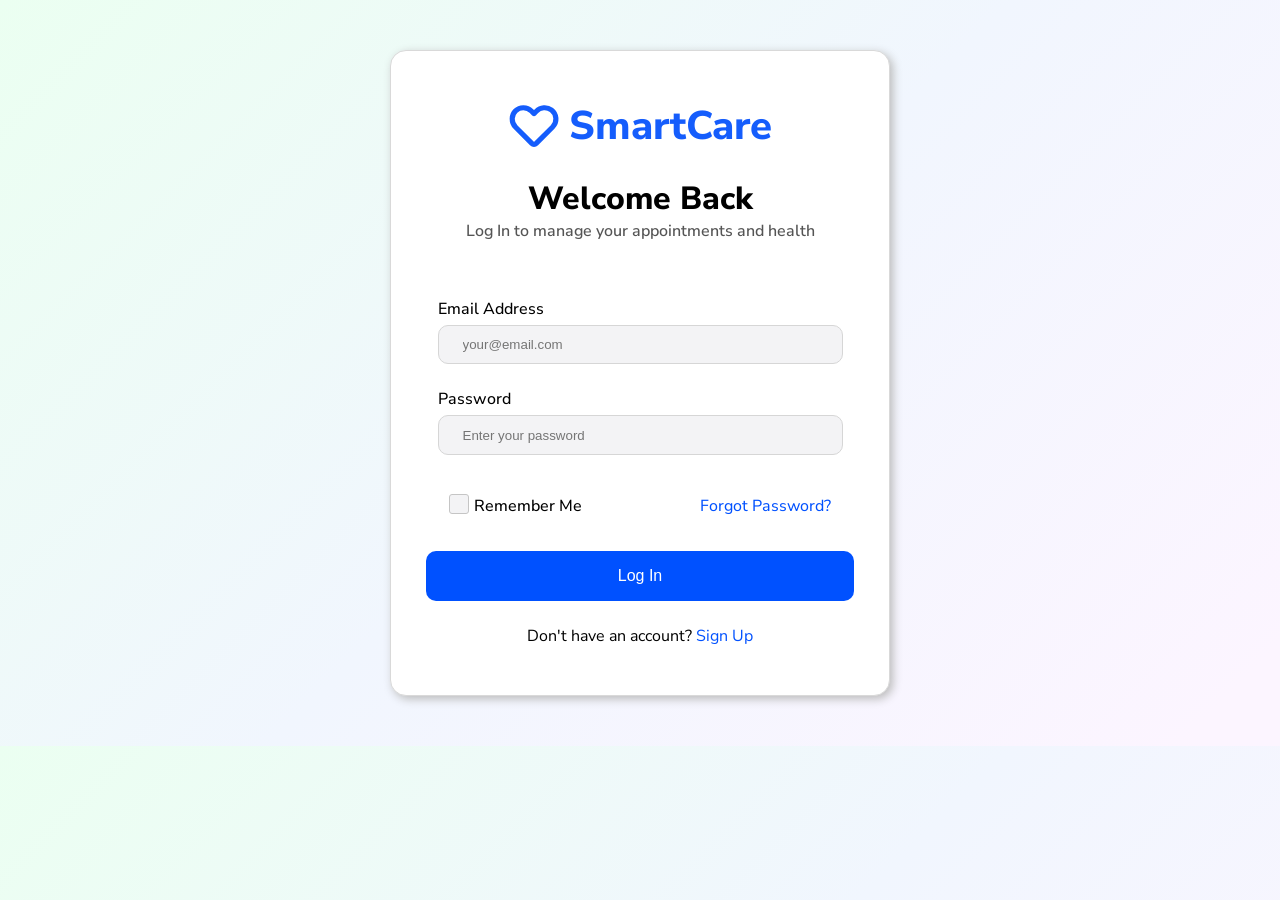
==== HTML/adminDashboard.html @ e8ac10be "Add doctor dashboard, Admin Dashboard" ====
<!DOCTYPE html>
<html lang="en">
<head>
    <meta charset="UTF-8">
    <meta name="viewport" content="width=device-width, initial-scale=1.0">
    <title>Admin Dashboard | SmartCare</title>
    <link rel="stylesheet" href="../CSS/admin.css">
    <link rel="preconnect" href="https://fonts.googleapis.com">
    <link rel="preconnect" href="https://fonts.gstatic.com" crossorigin>
    <link href="https://fonts.googleapis.com/css2?family=Nunito+Sans:wght@400;600;700;800&display=swap" rel="stylesheet">
</head>
<body>
    <div class="main-container">
        <!-- Sidebar Navigation -->
        <aside class="sidebar">
            <div class="sidebar-logo">
                <img src="../Assets/Icons/blue-heart.svg" alt="SmartCare Logo">
                <p>SmartCare</p>
            </div>
            
            <nav class="sidebar-menu">
                <a href="#" class="menu-item" id="menu-dashboard" onclick="showSection('dashboard')">
                    <img src="../Assets/Icons/blue-dashboard.svg" alt="Dashboard">
                    <span>Dashboard</span>
                </a>
                <a href="#" class="menu-item active" id="menu-doctors" onclick="showSection('doctors')">
                    <img src="../Assets/Icons/gray-stethoscope.svg" alt="Doctors">
                    <span>Manage Doctors</span>
                </a>
                <a href="#" class="menu-item" id="menu-appointments" onclick="showSection('appointments')">
                    <img src="../Assets/Icons/gray-calendar.svg" alt="Appointments">
                    <span>Appointments</span>
                </a>
                <a href="#" class="menu-item" id="menu-users" onclick="showSection('users')">
                    <img src="../Assets/Icons/blue-users.svg" alt="Users">
                    <span>Users</span>
                </a>
                <a href="#" class="menu-item" id="menu-slots" onclick="showSection('slots')">
                    <img src="../Assets/Icons/brown-clock.svg" alt="Slot Control" style="filter: grayscale(1); opacity: 0.6;">
                    <span>Slot Control</span>
                </a>
            </nav>

            <div class="logout-container">
                <button class="logout-btn" id="logout-button">
                    <img src="../Assets/Icons/black-logout.svg" alt="Logout" style="width: 18px; filter: invert(30%) sepia(80%) saturate(500%) hue-rotate(340deg);">
                    <span>Logout</span>
                </button>
            </div>
        </aside>

        <!-- Main Content Area -->
        <main class="content-area">
            
            <!-- ===== SECTION: Dashboard ===== -->
            <div id="section-dashboard" class="content-section active">
                <header class="header-section">
                    <h1>Admin Dashboard</h1>
                    <p>Manage your healthcare platform</p>
                </header>

                <!-- Analytics Row -->
                <div class="admin-stats-grid">
                    <!-- Total Doctors -->
                    <div class="metric-card">
                        <div class="metric-icon-box blue">
                            <img src="../Assets/Icons/blue-stethoscope-circle.svg" alt="Doctors" style="width: 24px;">
                        </div>
                        <div>
                            <p class="metric-label">Total Doctors</p>
                            <h3 class="metric-value">0</h3>
                        </div>
                        <p class="metric-trend">--</p>
                    </div>

                    <!-- Total Users -->
                    <div class="metric-card">
                        <div class="metric-icon-box green">
                            <img src="../Assets/Icons/green-users-circle.svg" alt="Users" style="width: 24px;">
                        </div>
                        <div>
                            <p class="metric-label">Total Users</p>
                            <h3 class="metric-value">0</h3>
                        </div>
                        <p class="metric-trend">--</p>
                    </div>

                    <!-- Total Appointments -->
                    <div class="metric-card">
                        <div class="metric-icon-box purple">
                            <img src="../Assets/Icons/purple-calendar-circle.svg" alt="Appointments" style="width: 24px;">
                        </div>
                        <div>
                            <p class="metric-label">Total Appointments</p>
                            <h3 class="metric-value">0</h3>
                        </div>
                        <p class="metric-trend">--</p>
                    </div>

                    <!-- Approval Rate -->
                    <div class="metric-card">
                        <div class="metric-icon-box magenta">
                            <img src="../Assets/Icons/magenta-chart.svg" alt="Rate" style="width: 24px;">
                        </div>
                        <div>
                            <p class="metric-label">Approval Rate</p>
                            <h3 class="metric-value">0%</h3>
                        </div>
                        <p class="metric-trend">--</p>
                    </div>
                </div>

                <!-- Management Grid -->
                <div class="admin-main-grid">
                    <!-- Recent Appointments -->
                    <section class="admin-card">
                        <header class="admin-card-header">
                            <h2>Recent Appointments</h2>
                        </header>
                        <div class="activity-list" id="activity-list-container">
                            <!-- Populated via JS -->
                            <p style="text-align:center; padding: 2rem; color: #64748b;">Loading appointments...</p>
                        </div>
                    </section>

                    <!-- Pending Schedule Approvals -->
                    <section class="admin-card">
                        <header class="admin-card-header">
                            <h2>Schedule Approvals</h2>
                        </header>
                        <div class="approval-list" id="approval-list-container">
                            <!-- Populated via JS -->
                            <p style="text-align:center; padding: 2rem; color: #64748b;">Loading approvals...</p>
                        </div>
                    </section>

                    <!-- Top Performing Doctors -->
                    <section class="admin-card">
                        <header class="admin-card-header">
                            <h2>Top Performing Doctors</h2>
                        </header>
                        <div class="ranking-list">
                            <p style="text-align:center; padding: 2rem; color: #64748b;">No data available.</p>
                        </div>
                    </section>
                </div>
            </div>

            <!-- ===== SECTION: Manage Doctors ===== -->
            <div id="section-doctors" class="content-section active">
                <header class="header-section">
                    <h1>Manage Doctors</h1>
                </header>

                <div class="admin-toolbar">
                    <div class="search-wrapper">
                        <img src="../Assets/Icons/gray-search.svg" alt="Search">
                        <input type="text" placeholder="Search doctors...">
                    </div>
                    <button class="btn-add-doctor">
                        <img src="../Assets/Icons/white-plus.svg" alt="Add" style="width: 14px;">
                        Add Doctor
                    </button>
                </div>

                <div class="admin-stats-grid">
                    <div class="metric-card">
                        <div style="display: flex; justify-content: space-between; align-items: flex-start;">
                            <div>
                                <p class="metric-label">Total Doctors</p>
                                <h3 class="metric-value">0</h3>
                            </div>
                            <img src="../Assets/Icons/gray-stethoscope-gear.svg" alt="Icon" style="width: 24px; opacity: 0.5;">
                        </div>
                    </div>
                    <div class="metric-card active-stat">
                        <div style="display: flex; justify-content: space-between; align-items: flex-start;">
                            <div>
                                <p class="metric-label">Active Doctors</p>
                                <h3 class="metric-value" style="color: var(--success-green);">0</h3>
                            </div>
                            <img src="../Assets/Icons/gray-stethoscope-gear.svg" alt="Icon" style="width: 24px; filter: invert(48%) sepia(79%) saturate(2476%) hue-rotate(86deg) brightness(118%) contrast(119%);">
                        </div>
                    </div>
                    <div class="metric-card">
                        <div style="display: flex; justify-content: space-between; align-items: flex-start;">
                            <div>
                                <p class="metric-label">Inactive Doctors</p>
                                <h3 class="metric-value">0</h3>
                            </div>
                            <img src="../Assets/Icons/gray-stethoscope-gear.svg" alt="Icon" style="width: 24px; opacity: 0.5;">
                        </div>
                    </div>
                </div>

                <div class="manage-table-container">
                    <div class="admin-card-header">
                        <h2 id="doctors-count-label" style="font-size: 1.1rem;">All Doctors</h2>
                    </div>
                    <table class="manage-table">
                        <thead>
                            <tr>
                                <th>Doctor</th>
                                <th>Specialization</th>
                                <th>Experience</th>
                                <th>Status</th>
                                <th>Actions</th>
                            </tr>
                        </thead>
                        <tbody id="doctors-table-body">
                            <!-- Dynamic Doctors -->
                        </tbody>
                    </table>
                </div>
            </div>

            <!-- ===== SECTION: Appointments ===== -->
            <div id="section-appointments" class="content-section">
                <header class="header-section">
                    <h1>Appointment Management</h1>
                </header>

                <div class="admin-stats-grid">
                    <div class="metric-card">
                        <p class="metric-label">Total</p>
                        <h3 class="metric-value appt-stat" id="stat-total-appts">0</h3>
                    </div>
                    <div class="metric-card confirmed-stat">
                        <p class="metric-label">Confirmed</p>
                        <h3 class="metric-value appt-stat" id="stat-confirmed-appts">0</h3>
                    </div>
                    <div class="metric-card completed-stat">
                        <p class="metric-label">Completed</p>
                        <h3 class="metric-value appt-stat" id="stat-completed-appts">0</h3>
                    </div>
                    <div class="metric-card cancelled-stat">
                        <p class="metric-label">Cancelled</p>
                        <h3 class="metric-value appt-stat" id="stat-cancelled-appts">0</h3>
                    </div>
                </div>

                <div class="manage-table-container">
                    <div class="admin-card-header">
                        <h2 id="appts-count-label" style="font-size: 1.1rem;">All Appointments</h2>
                    </div>
                    <table class="manage-table">
                        <thead>
                            <tr>
                                <th>Patient</th>
                                <th>Doctor</th>
                                <th>Date & Time</th>
                                <th>Status</th>
                                <th>Actions</th>
                            </tr>
                        </thead>
                        <tbody id="appointments-table-body">
                            <!-- Dynamic Appointments -->
                        </tbody>
                    </table>
                </div>
            </div>

            <!-- ===== SECTION: Slot Control ===== -->
            <div id="section-slots" class="content-section">
                <header class="header-section">
                    <h1>Slot Control</h1>
                    <p>Manage individual time slots for any doctor</p>
                </header>

                <div class="admin-toolbar" style="margin-bottom: 2rem;">
                    <div class="dr-selection-box" style="display: flex; gap: 20px; align-items: center;">
                        <div class="form-group" style="margin-bottom:0;">
                            <label style="display:block; font-size:0.8rem; margin-bottom:4px; font-weight:700;">Select Doctor</label>
                            <select id="slot-dr-select" class="custom-select" style="padding: 10px; border-radius: 8px; border: 1px solid #e2e8f0; width: 250px;">
                                <!-- Populated by JS -->
                            </select>
                        </div>
                        <div class="form-group" style="margin-bottom:0;">
                            <label style="display:block; font-size:0.8rem; margin-bottom:4px; font-weight:700;">Date</label>
                            <input type="date" id="slot-date-picker" style="padding: 10px; border-radius: 8px; border: 1px solid #e2e8f0;">
                        </div>
                    </div>
                </div>

                <div class="slots-container-admin" style="display: grid; grid-template-columns: repeat(auto-fill, minmax(200px, 1fr)); gap: 20px;">
                    <!-- Populated by JS -->
                </div>
            </div>

            <div id="section-users" class="content-section">
                <h1>Manage Users</h1>
                <p>User management and role assignment is coming soon.</p>
            </div>

        </main>
    </div>

    <!-- Add Doctor Modal -->
    <div id="add-doctor-modal" class="modal">
        <div class="modal-content">
            <span class="close-modal">&times;</span>
            <div class="modal-header">
                <h2>Add New Doctor</h2>
                <p>Register a new medical professional</p>
            </div>
            <form id="add-doctor-form" class="modal-form">
                <div class="form-group">
                    <label>Full Name</label>
                    <input type="text" name="full_name" placeholder="Dr. John Doe" required>
                </div>
                <div class="form-row">
                    <div class="form-group">
                        <label>Email Address</label>
                        <input type="email" name="email" placeholder="john.doe@smartcare.com" required>
                    </div>
                    <div class="form-group">
                        <label>Phone Number</label>
                        <input type="tel" name="phone" placeholder="1234567890" required>
                    </div>
                </div>
                <div class="form-row">
                    <div class="form-group">
                        <label>Password</label>
                        <input type="password" name="password" placeholder="••••••••" required>
                    </div>
                    <div class="form-group">
                        <label>Specialization</label>
                        <input type="text" name="specialization" placeholder="Cardiologist" required>
                    </div>
                </div>
                <div class="form-row">
                    <div class="form-group">
                        <label>Experience (Years)</label>
                        <input type="number" name="experience" placeholder="10" required>
                    </div>
                    <div class="form-group">
                        <label>Consultation Fee ($)</label>
                        <input type="number" name="fee" placeholder="150" required>
                    </div>
                </div>
                <div class="form-group">
                    <label>Medical License No.</label>
                    <input type="text" name="license" placeholder="LIC-123456" required>
                </div>
                <button type="submit" class="btn-submit-modal">Register Doctor</button>
            </form>
        </div>
    </div>

    <!-- Scripts -->
    <script src="../JS/auth.js"></script>
    <script src="../JS/admin_dashboard.js"></script>
</body>
</html>
---- CSS/admin.css ----
/* 
    SmartCare Admin Dashboard Styles 
    Aesthetics: Clean, Professional, Analytics-focused
*/

:root {
    --primary-blue: #155dfc;
    --primary-bg: #f8fafc;
    --card-bg: #ffffff;
    --text-main: #1e293b;
    --text-secondary: #64748b;
    --success-green: #22c55e;
    --border-color: #e2e8f0;
    --sidebar-width: 280px;
    
    /* Admin Specific Colors */
    --admin-purple: #a855f7;
    --admin-green: #22c55e;
    --admin-magenta: #d946ef;
}

*, ::after, ::before {
    margin: 0;
    padding: 0;
    box-sizing: border-box;
}

body {
    font-family: "Nunito Sans", sans-serif;
    background-color: var(--primary-bg);
    color: var(--text-main);
}

.main-container {
    display: flex;
    min-height: 100vh;
}

/* Sidebar Styling (Consistent with Doctor Dashboard) */
.sidebar {
    width: var(--sidebar-width);
    background-color: white;
    border-right: 1px solid var(--border-color);
    position: fixed;
    height: 100vh;
    display: flex;
    flex-direction: column;
    z-index: 100;
}

.sidebar-logo {
    padding: 2rem 1.5rem;
    display: flex;
    align-items: center;
    gap: 12px;
}

.sidebar-logo img { width: 32px; }

.sidebar-logo p {
    font-weight: 800;
    font-size: 1.4rem;
    color: var(--primary-blue);
}

.sidebar-menu {
    flex: 1;
    padding: 1.5rem 1rem;
    display: flex;
    flex-direction: column;
    gap: 8px;
}

.menu-item {
    display: flex;
    align-items: center;
    gap: 12px;
    padding: 0.8rem 1rem;
    text-decoration: none;
    color: var(--text-secondary);
    font-weight: 600;
    border-radius: 12px;
    transition: all 0.2s ease;
}

.menu-item:hover, .menu-item.active {
    background-color: #eff6ff;
    color: var(--primary-blue);
}

.menu-item img {
    width: 20px;
    opacity: 0.7;
}

.logout-container {
    padding: 1.5rem 1rem;
    border-top: 1px solid var(--border-color);
}

.logout-btn {
    width: 100%;
    display: flex;
    align-items: center;
    gap: 12px;
    padding: 0.8rem 1rem;
    background: none;
    border: 1px solid var(--border-color);
    border-radius: 10px;
    color: #ef4444;
    font-weight: 600;
    cursor: pointer;
}

/* Main Content Area */
.content-area {
    margin-left: var(--sidebar-width);
    flex: 1;
    padding: 2.5rem;
}

.header-section {
    margin-bottom: 2.5rem;
}

.header-section h1 {
    font-size: 1.8rem;
    font-weight: 800;
    margin-bottom: 0.5rem;
}

.header-section p { color: var(--text-secondary); }

/* Admin Stats Grid (4 Cards) */
.admin-stats-grid {
    display: grid;
    grid-template-columns: repeat(4, 1fr);
    gap: 1.5rem;
    margin-bottom: 2.5rem;
}

.metric-card {
    background: white;
    padding: 1.5rem;
    border-radius: 20px;
    border: 1px solid var(--border-color);
    display: flex;
    flex-direction: column;
    gap: 1.5rem;
}

.metric-icon-box {
    width: 48px;
    height: 48px;
    border-radius: 12px;
    display: flex;
    align-items: center;
    justify-content: center;
}

.metric-icon-box.blue { background-color: #eff6ff; }
.metric-icon-box.green { background-color: #f0fdf4; }
.metric-icon-box.purple { background-color: #faf5ff; }
.metric-icon-box.magenta { background-color: #fdf4ff; }

.metric-label {
    font-size: 0.85rem;
    font-weight: 600;
    color: var(--text-secondary);
}

.metric-value {
    font-size: 1.75rem;
    font-weight: 800;
    margin-top: 4px;
}

.metric-trend {
    font-size: 0.8rem;
    font-weight: 700;
    color: var(--success-green);
    margin-top: 1rem;
}

/* Main Grid (Split 1.5fr 1fr) */
.admin-main-grid {
    display: grid;
    grid-template-columns: 1.5fr 1fr;
    gap: 1.5rem;
}

.admin-card {
    background: white;
    border-radius: 20px;
    border: 1px solid var(--border-color);
    padding: 1.5rem;
}

.admin-card-header {
    margin-bottom: 1.5rem;
}

.admin-card-header h2 {
    font-size: 1.25rem;
    font-weight: 800;
}

/* Activity Feed (Recent Appointments) */
.activity-list {
    display: flex;
    flex-direction: column;
    gap: 1rem;
}

.activity-item {
    display: flex;
    justify-content: space-between;
    align-items: center;
    padding: 1.25rem;
    background-color: #f8fafc;
    border-radius: 15px;
    transition: all 0.2s;
}

.activity-item:hover {
    background-color: #f1f5f9;
}

.activity-info h4 {
    font-size: 1rem;
    font-weight: 800;
}

.activity-info p {
    font-size: 0.8rem;
    color: var(--text-secondary);
}

.activity-info .date { margin-top: 4px; }

.status-pill {
    padding: 4px 12px;
    border-radius: 20px;
    font-size: 0.75rem;
    font-weight: 700;
}

.status-pill.pending { background-color: #fefce8; color: #a16207; }
.status-pill.approved { background-color: #f0fdf4; color: #16a34a; }

/* Ranking Leaderboard (Top Doctors) */
.ranking-list {
    display: flex;
    flex-direction: column;
    gap: 1rem;
}

.rank-item {
    display: flex;
    align-items: center;
    gap: 1rem;
    padding: 1rem;
    background-color: #f8fafc;
    border-radius: 15px;
}

.rank-icon-box {
    width: 40px;
    height: 40px;
    background-color: #eff6ff;
    border-radius: 50%;
    display: flex;
    align-items: center;
    justify-content: center;
}

.rank-text { flex: 1; }

.rank-text h4 {
    font-size: 0.95rem;
    font-weight: 800;
}

.rank-text p {
    font-size: 0.8rem;
    color: var(--text-secondary);
}

.rank-stats {
    text-align: right;
}

.rating-box {
    display: flex;
    align-items: center;
    gap: 4px;
    font-weight: 800;
    font-size: 0.9rem;
    justify-content: flex-end;
}

.patient-count {
    font-size: 0.75rem;
    color: var(--text-secondary);
    margin-top: 2px;
}

/* Animations */
@keyframes fadeIn {
    from { opacity: 0; transform: translateY(10px); }
    to { opacity: 1; transform: translateY(0); }
}

.content-area > * {
    animation: fadeIn 0.4s ease-out forwards;
}

/* Section Toggling */
.content-section { display: none; }
.content-section.active { display: block; }

/* Manage Doctors Section Specifics */
.admin-toolbar {
    display: flex;
    justify-content: space-between;
    align-items: center;
    margin-bottom: 2rem;
}

.search-wrapper {
    position: relative;
    width: 400px;
}

.search-wrapper img {
    position: absolute;
    left: 15px;
    top: 50%;
    transform: translateY(-50%);
    width: 18px;
    opacity: 0.6;
}

.search-wrapper input {
    width: 100%;
    padding: 12px 15px 12px 45px;
    border: 1px solid var(--border-color);
    border-radius: 12px;
    font-family: inherit;
    font-size: 0.9rem;
    transition: border-color 0.2s;
}

.search-wrapper input:focus {
    outline: none;
    border-color: var(--primary-blue);
}

.btn-add-doctor {
    background-color: var(--primary-blue);
    color: white;
    padding: 10px 20px;
    border: none;
    border-radius: 10px;
    font-weight: 700;
    font-size: 0.9rem;
    display: flex;
    align-items: center;
    gap: 10px;
    cursor: pointer;
    transition: transform 0.2s, background 0.2s;
}

.btn-add-doctor:hover {
    background-color: #0d48cc;
    transform: translateY(-2px);
}

.metric-card.active-stat {
    border: 1px solid #bbf7d0;
}

/* Manage Table Styles */
.manage-table-container {
    background: white;
    border-radius: 20px;
    border: 1px solid var(--border-color);
    padding: 1.5rem;
    overflow-x: auto;
}

.manage-table {
    width: 100%;
    border-collapse: collapse;
}

.manage-table th {
    text-align: left;
    padding: 1.25rem 1.5rem;
    font-size: 0.85rem;
    color: var(--text-secondary);
    border-bottom: 1px solid var(--border-color);
}

.manage-table td {
    padding: 1.25rem 1.5rem;
    font-size: 0.9rem;
    border-bottom: 1px solid #f1f5f9;
}

.doctor-cell {
    display: flex;
    align-items: center;
    gap: 12px;
}

.doctor-avatarImg {
    width: 40px;
    height: 40px;
    border-radius: 50%;
    object-fit: cover;
}

.doctor-name-info h4 {
    font-size: 0.95rem;
    font-weight: 700;
}

.badge-pill {
    padding: 4px 12px;
    border-radius: 6px;
    font-size: 0.75rem;
    font-weight: 700;
}

.badge-pill.available { background-color: #f0fdf4; color: #16a34a; }
.badge-pill.not-available { background-color: #f1f5f9; color: var(--text-secondary); }

/* Table Switches */
.table-switch {
    display: flex;
    align-items: center;
    gap: 10px;
    font-size: 0.8rem;
    font-weight: 700;
}

/* Action Icons */
.action-icon-btns {
    display: flex;
    gap: 10px;
}

.btn-icon-action {
    width: 32px;
    height: 32px;
    border-radius: 8px;
    border: 1px solid var(--border-color);
    display: flex;
    align-items: center;
    justify-content: center;
    background-color: white;
    cursor: pointer;
    transition: all 0.2s;
}

.btn-icon-action:hover {
    background-color: #f8fafc;
    border-color: #cbd5e1;
}

.btn-icon-action.delete:hover {
    background-color: #fee2e2;
    border-color: #fecaca;
}

/* Appointment Management Specifics */
.filter-tabs {
    display: flex;
    gap: 12px;
    align-items: center;
}

.filter-chip {
    padding: 8px 18px;
    border-radius: 10px;
    border: 1px solid var(--border-color);
    background-color: white;
    font-size: 0.85rem;
    font-weight: 700;
    cursor: pointer;
    transition: all 0.2s;
    color: var(--text-main);
}

.filter-chip:hover {
    background-color: #f8fafc;
}

.filter-chip.active {
    background-color: var(--primary-blue);
    color: white;
    border-color: var(--primary-blue);
}

.metric-card.confirmed-stat { border: 1px solid #bbf7d0; background-color: #f0fdf4; }
.metric-card.completed-stat { border: 1px solid #bfdbfe; background-color: #eff6ff; }
.metric-card.cancelled-stat { border: 1px solid #fecaca; background-color: #fef2f2; }

.metric-card.confirmed-stat h3 { color: #16a34a; }
.metric-card.completed-stat h3 { color: var(--primary-blue); }
.metric-card.cancelled-stat h3 { color: #dc2626; }

.status-pill.completed { background-color: #eff6ff; color: var(--primary-blue); }

.auto-approved-box {
    display: flex;
    flex-direction: column;
    gap: 2px;
}

.auto-status {
    display: flex;
    align-items: center;
    gap: 6px;
    color: var(--primary-blue);
    font-weight: 800;
    font-size: 0.85rem;
}

.auto-meta {
    font-size: 0.7rem;
    color: var(--text-secondary);
}

.btn-icon-action.blue { background-color: #eff6ff; border-color: #bfdbfe; }
.btn-icon-action.red { background-color: #fef2f2; border-color: #fecaca; }

.btn-icon-action.blue:hover { background-color: var(--primary-blue); border-color: var(--primary-blue); }
.btn-icon-action.red:hover { background-color: #dc2626; border-color: #dc2626; }

.btn-icon-action:hover img { filter: brightness(0) invert(1); }

/* Slot Management Specifics */
.admin-alert-box {
    background-color: #fffbeb;
    border: 1px solid #fef3c7;
    border-radius: 15px;
    padding: 1.5rem;
    display: flex;
    align-items: center;
    gap: 15px;
    margin-bottom: 2rem;
}

.alert-content h4 { color: #92400e; font-size: 0.95rem; margin-bottom: 4px; }
.alert-content p { color: #b45309; font-size: 0.85rem; }

.selector-grid {
    display: grid;
    grid-template-columns: 1fr 1fr;
    gap: 1.5rem;
    margin-bottom: 2rem;
}

.selector-card {
    background: white;
    border-radius: 20px;
    border: 1px solid var(--border-color);
    padding: 1.5rem;
}

.selector-card h4 { font-size: 1.1rem; margin-bottom: 1.5rem; }

.custom-select {
    width: 100%;
    padding: 12px 15px;
    border: 1px solid var(--border-color);
    border-radius: 12px;
    font-family: inherit;
    color: var(--text-main);
    background-color: #f8fafc;
}

/* Mini Calendar */
.mini-calendar {
    border: 1px solid #f1f5f9;
    border-radius: 12px;
    padding: 1rem;
}

.cal-header {
    display: flex;
    justify-content: space-between;
    align-items: center;
    margin-bottom: 1rem;
}

.cal-month-name { font-weight: 800; font-size: 0.9rem; }

.cal-grid {
    display: grid;
    grid-template-columns: repeat(7, 1fr);
    text-align: center;
    gap: 5px;
}

.cal-day-label { font-size: 0.75rem; font-weight: 700; color: var(--text-secondary); margin-bottom: 5px; }
.cal-date { 
    font-size: 0.85rem; 
    padding: 8px; 
    border-radius: 8px; 
    cursor: pointer;
}

.cal-date.active { background-color: var(--primary-blue); color: white; }
.cal-date.today { background-color: #bbf7d0; color: #166534; }
.cal-date.muted { color: #cbd5e1; }

.cal-nav-btn {
    background: none;
    border: none;
    cursor: pointer;
    padding: 4px;
    display: flex;
    align-items: center;
    justify-content: center;
}

/* Slot Grid Overrides */
.slots-container-admin {
    display: grid;
    grid-template-columns: repeat(4, 1fr);
    gap: 1.25rem;
    margin-bottom: 2rem;
}

.slot-card-admin {
    border-radius: 15px;
    padding: 1.25rem;
    display: flex;
    flex-direction: column;
    gap: 12px;
}

.slot-card-admin.available { background-color: #f0fdf4; border: 1px solid #dcfce7; }
.slot-card-admin.booked { background-color: #fef2f2; border: 1px solid #fee2e2; }
.slot-card-admin.blocked { background-color: #f8fafc; border: 1px solid #e2e8f0; }

.slot-header-admin {
    display: flex;
    justify-content: space-between;
    align-items: center;
}

.slot-time-admin { font-weight: 800; display: flex; align-items: center; gap: 8px; font-size: 0.9rem; }
.slot-status-badge { font-size: 0.65rem; font-weight: 700; padding: 2px 8px; border-radius: 50px; }

.slot-status-badge.available { color: #16a34a; background: #dcfce7; border: 1px solid rgba(22, 163, 74, 0.2); }
.slot-status-badge.booked { color: #dc2626; background: #fee2e2; border: 1px solid rgba(220, 38, 38, 0.2); }
.slot-status-badge.blocked { color: #64748b; background: #e2e8f0; border: 1px solid rgba(100, 116, 139, 0.2); }

.slot-patient-info { font-size: 0.75rem; color: var(--text-secondary); margin-top: -4px; }

.btn-slot-action {
    width: 100%;
    padding: 8px;
    border-radius: 8px;
    font-size: 0.8rem;
    font-weight: 700;
    cursor: pointer;
    display: flex;
    align-items: center;
    justify-content: center;
    gap: 8px;
    transition: all 0.2s;
}

.btn-slot-action.block { background: white; border: 1px solid #cbd5e1; color: var(--text-main); }
.btn-slot-action.unblock { background: white; border: 1px solid #94a3b8; color: var(--text-main); }
.btn-slot-action.cancel { background: #ef4444; border: none; color: white; }

.btn-slot-action:hover { opacity: 0.9; transform: translateY(-1px); }

/* Bulk Actions */
.bulk-actions-card {
    background: white;
    border-radius: 20px;
    border: 1px solid var(--border-color);
    padding: 1.5rem;
}

.bulk-btn-group {
    display: flex;
    gap: 1rem;
    margin-top: 1rem;
}

.btn-bulk {
    padding: 10px 20px;
    border-radius: 10px;
    font-size: 0.85rem;
    font-weight: 700;
    display: flex;
    align-items: center;
    gap: 10px;
    cursor: pointer;
    background: white;
    border: 1px solid var(--border-color);
    transition: all 0.2s;
}

.btn-bulk:hover { background-color: #f8fafc; border-color: #cbd5e1; }
.btn-bulk.warning { border: 1px solid #fbbf24; color: #b45309; }
.btn-bulk.warning:hover { background-color: #fffbeb; }
/* Modal Styles */
.modal {
    display: none;
    position: fixed;
    z-index: 1000;
    left: 0;
    top: 0;
    width: 100%;
    height: 100%;
    overflow: auto;
    background-color: rgba(0, 0, 0, 0.4);
    backdrop-filter: blur(4px);
    animation: fadeIn 0.3s ease;
}

.modal-content {
    background-color: #fefefe;
    margin: 5% auto;
    padding: 2.5rem;
    border: 1px solid #888;
    width: 500px;
    border-radius: 20px;
    box-shadow: 0 10px 25px rgba(0,0,0,0.1);
    position: relative;
    animation: slideUp 0.4s ease;
}

.close-modal {
    color: #aaa;
    position: absolute;
    right: 25px;
    top: 20px;
    font-size: 28px;
    font-weight: bold;
    cursor: pointer;
    transition: color 0.2s;
}

.close-modal:hover {
    color: var(--text-main);
}

.modal-header {
    margin-bottom: 2rem;
}

.modal-header h2 {
    font-size: 1.5rem;
    font-weight: 800;
}

.modal-form .form-group {
    margin-bottom: 1.25rem;
}

.modal-form label {
    display: block;
    margin-bottom: 8px;
    font-weight: 700;
    font-size: 0.85rem;
    color: var(--text-secondary);
}

.modal-form input, .modal-form select, .modal-form textarea {
    width: 100%;
    padding: 12px 15px;
    border: 1px solid var(--border-color);
    border-radius: 12px;
    font-family: inherit;
    font-size: 0.9rem;
}

.form-row {
    display: grid;
    grid-template-columns: 1fr 1fr;
    gap: 15px;
}

.btn-submit-modal {
    width: 100%;
    padding: 14px;
    margin-top: 1rem;
    background-color: var(--primary-blue);
    color: white;
    border: none;
    border-radius: 12px;
    font-weight: 700;
    font-size: 1rem;
    cursor: pointer;
    transition: all 0.2s;
}

.btn-submit-modal:hover {
    background-color: #0d48cc;
    transform: translateY(-2px);
    box-shadow: 0 5px 15px rgba(21, 93, 252, 0.2);
}

@keyframes slideUp {
    from { transform: translateY(30px); opacity: 0; }
    to { transform: translateY(0); opacity: 1; }
}
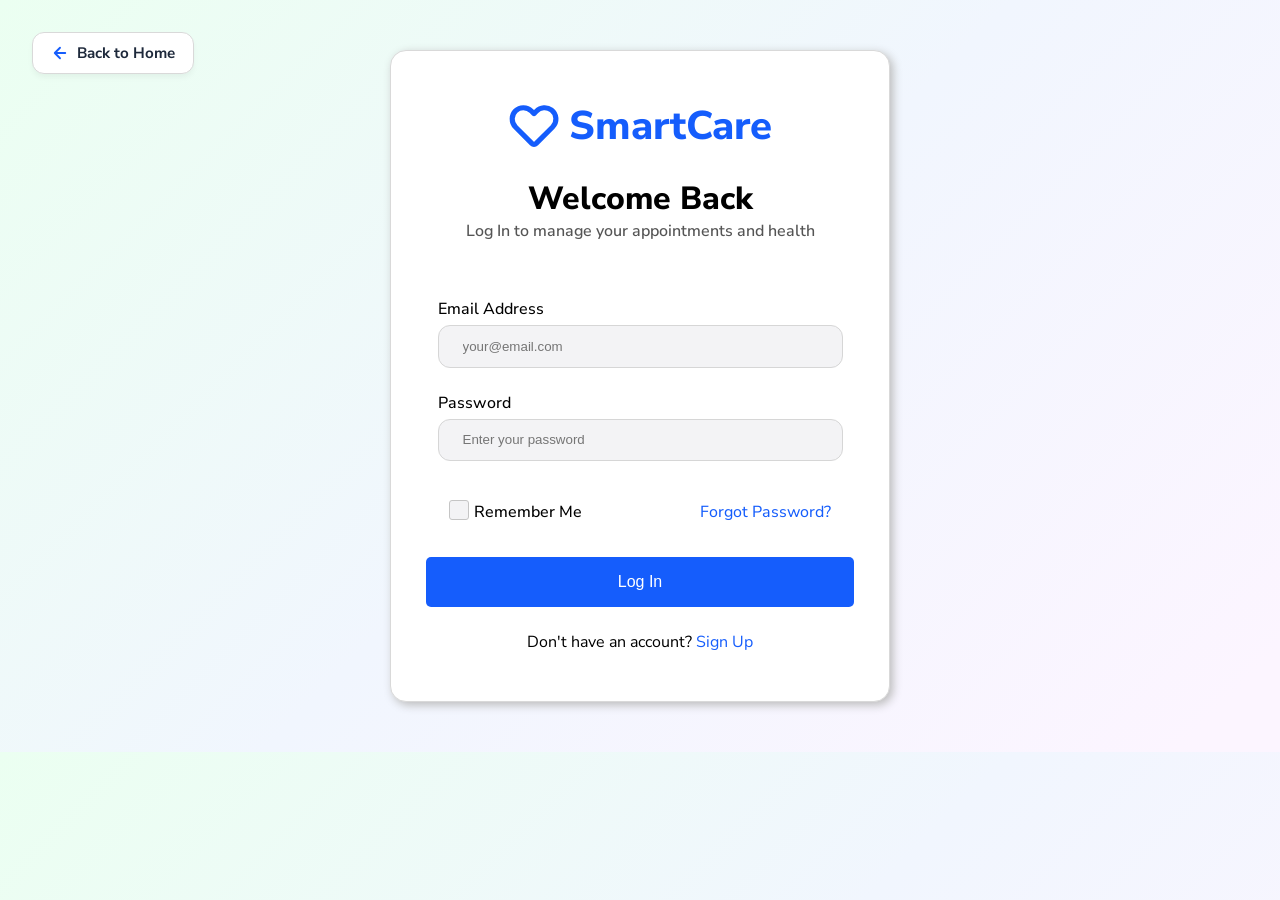
==== commit 61904e56: "Fix patient, doctor and admin dashboard" ====
--- a/HTML/adminDashboard.html
+++ b/HTML/adminDashboard.html
@@ -1,354 +1,807 @@
-<!DOCTYPE html>
+<!doctype html>
 <html lang="en">
-<head>
-    <meta charset="UTF-8">
-    <meta name="viewport" content="width=device-width, initial-scale=1.0">
+  <head>
+    <meta charset="UTF-8" />
+    <meta name="viewport" content="width=device-width, initial-scale=1.0" />
     <title>Admin Dashboard | SmartCare</title>
-    <link rel="stylesheet" href="../CSS/admin.css">
-    <link rel="preconnect" href="https://fonts.googleapis.com">
-    <link rel="preconnect" href="https://fonts.gstatic.com" crossorigin>
-    <link href="https://fonts.googleapis.com/css2?family=Nunito+Sans:wght@400;600;700;800&display=swap" rel="stylesheet">
-</head>
-<body>
+    <link rel="stylesheet" href="../CSS/admin.css" />
+    <link rel="preconnect" href="https://fonts.googleapis.com" />
+    <link rel="preconnect" href="https://fonts.gstatic.com" crossorigin />
+    <link
+      href="https://fonts.googleapis.com/css2?family=Nunito+Sans:wght@400;600;700;800&display=swap"
+      rel="stylesheet"
+    />
+  </head>
+  <body>
     <div class="main-container">
-        <!-- Sidebar Navigation -->
-        <aside class="sidebar">
-            <div class="sidebar-logo">
-                <img src="../Assets/Icons/blue-heart.svg" alt="SmartCare Logo">
-                <p>SmartCare</p>
-            </div>
-            
-            <nav class="sidebar-menu">
-                <a href="#" class="menu-item" id="menu-dashboard" onclick="showSection('dashboard')">
-                    <img src="../Assets/Icons/blue-dashboard.svg" alt="Dashboard">
-                    <span>Dashboard</span>
-                </a>
-                <a href="#" class="menu-item active" id="menu-doctors" onclick="showSection('doctors')">
-                    <img src="../Assets/Icons/gray-stethoscope.svg" alt="Doctors">
-                    <span>Manage Doctors</span>
-                </a>
-                <a href="#" class="menu-item" id="menu-appointments" onclick="showSection('appointments')">
-                    <img src="../Assets/Icons/gray-calendar.svg" alt="Appointments">
-                    <span>Appointments</span>
-                </a>
-                <a href="#" class="menu-item" id="menu-users" onclick="showSection('users')">
-                    <img src="../Assets/Icons/blue-users.svg" alt="Users">
-                    <span>Users</span>
-                </a>
-                <a href="#" class="menu-item" id="menu-slots" onclick="showSection('slots')">
-                    <img src="../Assets/Icons/brown-clock.svg" alt="Slot Control" style="filter: grayscale(1); opacity: 0.6;">
-                    <span>Slot Control</span>
-                </a>
-            </nav>
-
-            <div class="logout-container">
-                <button class="logout-btn" id="logout-button">
-                    <img src="../Assets/Icons/black-logout.svg" alt="Logout" style="width: 18px; filter: invert(30%) sepia(80%) saturate(500%) hue-rotate(340deg);">
-                    <span>Logout</span>
+      <!-- Sidebar Navigation -->
+      <aside class="sidebar">
+        <div class="sidebar-logo">
+          <img src="../Assets/Icons/blue-heart.svg" alt="SmartCare Logo" />
+          <p>SmartCare</p>
+        </div>
+
+        <nav class="sidebar-menu">
+          <a
+            href="#"
+            class="menu-item"
+            id="menu-dashboard"
+            onclick="showSection('dashboard')"
+          >
+            <img src="../Assets/Icons/blue-dashboard.svg" alt="Dashboard" />
+            <span>Dashboard</span>
+          </a>
+          <a
+            href="#"
+            class="menu-item active"
+            id="menu-doctors"
+            onclick="showSection('doctors')"
+          >
+            <img src="../Assets/Icons/gray-stethoscope.svg" alt="Doctors" />
+            <span>Manage Doctors</span>
+          </a>
+          <a
+            href="#"
+            class="menu-item"
+            id="menu-appointments"
+            onclick="showSection('appointments')"
+          >
+            <img src="../Assets/Icons/gray-calendar.svg" alt="Appointments" />
+            <span>Appointments</span>
+          </a>
+
+          <a
+            href="#"
+            class="menu-item"
+            id="menu-slots"
+            onclick="showSection('slots')"
+          >
+            <img
+              src="../Assets/Icons/brown-clock.svg"
+              alt="Slot Control"
+              style="filter: grayscale(1); opacity: 0.6"
+            />
+            <span>Slot Control</span>
+          </a>
+          <a
+            href="#"
+            class="menu-item"
+            id="menu-settings"
+            onclick="showSection('settings')"
+          >
+            <img src="../Assets/Icons/gray-settings.svg" alt="Settings" />
+            <span>Settings</span>
+          </a>
+        </nav>
+
+        <div class="logout-container">
+          <button class="logout-btn" id="logout-button">
+            <img
+              src="../Assets/Icons/black-logout.svg"
+              alt="Logout"
+              style="
+                width: 18px;
+                filter: invert(30%) sepia(80%) saturate(500%) hue-rotate(340deg);
+              "
+            />
+            <span>Logout</span>
+          </button>
+        </div>
+      </aside>
+
+      <!-- Main Content Area -->
+      <main class="content-area">
+        <!-- ===== SECTION: Dashboard ===== -->
+        <div id="section-dashboard" class="content-section active">
+          <header class="header-section">
+            <h1>Admin Dashboard</h1>
+            <p>Manage your healthcare platform</p>
+          </header>
+
+          <!-- Analytics Row -->
+          <div class="admin-stats-grid">
+            <!-- Total Doctors -->
+            <div class="metric-card">
+              <div class="metric-icon-box blue">
+                <img
+                  src="../Assets/Icons/blue-stethoscope-circle.svg"
+                  alt="Doctors"
+                  style="width: 24px"
+                />
+              </div>
+              <div>
+                <p class="metric-label">Total Doctors</p>
+                <h3 class="metric-value">0</h3>
+              </div>
+              <p class="metric-trend">--</p>
+            </div>
+
+            <!-- Total Users -->
+            <div class="metric-card">
+              <div class="metric-icon-box green">
+                <img
+                  src="../Assets/Icons/green-users-circle.svg"
+                  alt="Users"
+                  style="width: 24px"
+                />
+              </div>
+              <div>
+                <p class="metric-label">Total Users</p>
+                <h3 class="metric-value">0</h3>
+              </div>
+              <p class="metric-trend">--</p>
+            </div>
+
+            <!-- Total Appointments -->
+            <div class="metric-card">
+              <div class="metric-icon-box purple">
+                <img
+                  src="../Assets/Icons/purple-calendar-circle.svg"
+                  alt="Appointments"
+                  style="width: 24px"
+                />
+              </div>
+              <div>
+                <p class="metric-label">Total Appointments</p>
+                <h3 class="metric-value">0</h3>
+              </div>
+              <p class="metric-trend">--</p>
+            </div>
+
+            <!-- Approval Rate -->
+            <div class="metric-card">
+              <div class="metric-icon-box magenta">
+                <img
+                  src="../Assets/Icons/magenta-chart.svg"
+                  alt="Rate"
+                  style="width: 24px"
+                />
+              </div>
+              <div>
+                <p class="metric-label">Approval Rate</p>
+                <h3 class="metric-value">0%</h3>
+              </div>
+              <p class="metric-trend">--</p>
+            </div>
+          </div>
+
+          <!-- Management Grid -->
+          <div class="admin-main-grid">
+            <!-- Recent Appointments -->
+            <section class="admin-card">
+              <header class="admin-card-header">
+                <h2>Recent Appointments</h2>
+              </header>
+              <div class="activity-list" id="activity-list-container">
+                <!-- Populated via JS -->
+                <p style="text-align: center; padding: 2rem; color: #64748b">
+                  Loading appointments...
+                </p>
+              </div>
+            </section>
+
+            <!-- Pending Schedule Approvals -->
+            <section class="admin-card">
+              <header class="admin-card-header">
+                <h2>Schedule Approvals</h2>
+              </header>
+              <div class="approval-list" id="approval-list-container">
+                <!-- Populated via JS -->
+                <p style="text-align: center; padding: 2rem; color: #64748b">
+                  Loading approvals...
+                </p>
+              </div>
+            </section>
+
+            <!-- Top Performing Doctors -->
+            <section class="admin-card">
+              <header class="admin-card-header">
+                <h2>Top Performing Doctors</h2>
+              </header>
+              <div class="ranking-list">
+                <p style="text-align: center; padding: 2rem; color: #64748b">
+                  No data available.
+                </p>
+              </div>
+            </section>
+          </div>
+        </div>
+
+        <!-- ===== SECTION: Manage Doctors ===== -->
+        <div id="section-doctors" class="content-section active">
+          <header class="header-section">
+            <h1>Manage Doctors</h1>
+          </header>
+
+          <div class="admin-toolbar">
+            <div class="search-wrapper">
+              <img src="../Assets/Icons/gray-search.svg" alt="Search" />
+              <input type="text" placeholder="Search doctors..." />
+            </div>
+            <button class="btn-add-doctor">
+              <img
+                src="../Assets/Icons/white-plus.svg"
+                alt="Add"
+                style="width: 14px"
+              />
+              Add Doctor
+            </button>
+          </div>
+
+          <div class="admin-stats-grid">
+            <div class="metric-card">
+              <div
+                style="
+                  display: flex;
+                  justify-content: space-between;
+                  align-items: flex-start;
+                "
+              >
+                <div>
+                  <p class="metric-label">Total Doctors</p>
+                  <h3 class="metric-value">0</h3>
+                </div>
+                <img
+                  src="../Assets/Icons/gray-stethoscope-gear.svg"
+                  alt="Icon"
+                  style="width: 24px; opacity: 0.5"
+                />
+              </div>
+            </div>
+            <div class="metric-card active-stat">
+              <div
+                style="
+                  display: flex;
+                  justify-content: space-between;
+                  align-items: flex-start;
+                "
+              >
+                <div>
+                  <p class="metric-label">Active Doctors</p>
+                  <h3 class="metric-value" style="color: var(--success-green)">
+                    0
+                  </h3>
+                </div>
+                <img
+                  src="../Assets/Icons/gray-stethoscope-gear.svg"
+                  alt="Icon"
+                  style="
+                    width: 24px;
+                    filter: invert(48%) sepia(79%) saturate(2476%)
+                      hue-rotate(86deg) brightness(118%) contrast(119%);
+                  "
+                />
+              </div>
+            </div>
+            <div class="metric-card">
+              <div
+                style="
+                  display: flex;
+                  justify-content: space-between;
+                  align-items: flex-start;
+                "
+              >
+                <div>
+                  <p class="metric-label">Inactive Doctors</p>
+                  <h3 class="metric-value">0</h3>
+                </div>
+                <img
+                  src="../Assets/Icons/gray-stethoscope-gear.svg"
+                  alt="Icon"
+                  style="width: 24px; opacity: 0.5"
+                />
+              </div>
+            </div>
+          </div>
+
+          <div class="manage-table-container">
+            <div class="admin-card-header">
+              <h2 id="doctors-count-label" style="font-size: 1.1rem">
+                All Doctors
+              </h2>
+            </div>
+            <table class="manage-table">
+              <thead>
+                <tr>
+                  <th>Doctor</th>
+                  <th>Specialization</th>
+                  <th>Experience</th>
+                  <th>Status</th>
+                  <th>Actions</th>
+                </tr>
+              </thead>
+              <tbody id="doctors-table-body">
+                <!-- Dynamic Doctors -->
+              </tbody>
+            </table>
+          </div>
+        </div>
+
+        <!-- ===== SECTION: Appointments ===== -->
+        <div id="section-appointments" class="content-section">
+          <header class="header-section">
+            <h1>Appointment Management</h1>
+          </header>
+
+          <div class="admin-stats-grid">
+            <div class="metric-card">
+              <p class="metric-label">Total</p>
+              <h3 class="metric-value appt-stat" id="stat-total-appts">0</h3>
+            </div>
+            <div class="metric-card confirmed-stat">
+              <p class="metric-label">Confirmed</p>
+              <h3 class="metric-value appt-stat" id="stat-confirmed-appts">
+                0
+              </h3>
+            </div>
+            <div class="metric-card completed-stat">
+              <p class="metric-label">Completed</p>
+              <h3 class="metric-value appt-stat" id="stat-completed-appts">
+                0
+              </h3>
+            </div>
+            <div class="metric-card cancelled-stat">
+              <p class="metric-label">Cancelled</p>
+              <h3 class="metric-value appt-stat" id="stat-cancelled-appts">
+                0
+              </h3>
+            </div>
+          </div>
+
+          <div class="manage-table-container">
+            <div class="admin-card-header">
+              <h2 id="appts-count-label" style="font-size: 1.1rem">
+                All Appointments
+              </h2>
+            </div>
+            <table class="manage-table">
+              <thead>
+                <tr>
+                  <th>Patient</th>
+                  <th>Doctor</th>
+                  <th>Date & Time</th>
+                  <th>Status</th>
+                  <th>Actions</th>
+                </tr>
+              </thead>
+              <tbody id="appointments-table-body">
+                <!-- Dynamic Appointments -->
+              </tbody>
+            </table>
+          </div>
+        </div>
+
+        <!-- ===== SECTION: Slot Control ===== -->
+        <div id="section-slots" class="content-section">
+          <header class="header-section">
+            <h1>Slot Management</h1>
+          </header>
+
+          <div class="admin-alert-box">
+            <img
+              src="../Assets/Icons/orange-warning.svg"
+              alt="Alert"
+              style="width: 24px"
+            />
+            <div class="alert-content">
+              <h4>Admin Control Panel</h4>
+              <p>
+                You can override bookings, block slots for emergencies, or
+                manage doctor availability
+              </p>
+            </div>
+          </div>
+
+          <div class="selector-grid">
+            <!-- Select Doctor Card -->
+            <div class="selector-card">
+              <h4>Select Doctor</h4>
+              <select id="slot-dr-select" class="custom-select">
+                <!-- Populated by JS -->
+              </select>
+            </div>
+
+            <!-- Select Date Card (Mini Calendar) -->
+            <div class="selector-card">
+              <h4>Select Date</h4>
+              <div class="mini-calendar">
+                <div class="cal-header">
+                  <button type="button" class="cal-nav-btn" id="cal-prev-month">
+                    <img
+                      src="../Assets/Icons/gray-chevron-left.svg"
+                      alt="Prev"
+                      style="width: 14px"
+                    />
+                  </button>
+                  <span class="cal-month-name" id="cal-month-title"
+                    >May 2026</span
+                  >
+                  <button type="button" class="cal-nav-btn" id="cal-next-month">
+                    <img
+                      src="../Assets/Icons/gray-chevron-right.svg"
+                      alt="Next"
+                      style="width: 14px"
+                    />
+                  </button>
+                </div>
+                <div class="cal-grid" id="cal-dates-grid">
+                  <!-- Populated by JS -->
+                </div>
+              </div>
+            </div>
+          </div>
+
+          <div class="slots-container-admin">
+            <!-- Populated by JS -->
+          </div>
+
+          <!-- Bulk Actions Card -->
+          <div class="bulk-actions-card" style="margin-top: 2rem">
+            <h4>Bulk Actions</h4>
+            <div class="bulk-btn-group">
+              <button class="btn-bulk" id="btn-block-all">
+                <img
+                  src="../Assets/Icons/black-lock.svg"
+                  alt="Block"
+                  style="width: 16px"
+                />
+                Block All Remaining Slots
+              </button>
+              <button class="btn-bulk" id="btn-unblock-all">
+                <img
+                  src="../Assets/Icons/black-unlock.svg"
+                  alt="Unblock"
+                  style="width: 16px"
+                />
+                Unblock All Slots
+              </button>
+              <button class="btn-bulk warning" id="btn-emergency-only">
+                <img
+                  src="../Assets/Icons/orange-warning.svg"
+                  alt="Warning"
+                  style="width: 16px"
+                />
+                Mark as Emergency Only
+              </button>
+            </div>
+          </div>
+        </div>
+
+        <!-- ===== SECTION: Settings ===== -->
+        <div id="section-settings" class="content-section">
+          <header class="header-section">
+            <h1>Settings</h1>
+            <p>Manage your account and platform preferences</p>
+          </header>
+
+          <div class="admin-main-grid" style="grid-template-columns: 1fr">
+            <section class="admin-card">
+              <header
+                class="admin-card-header"
+                style="
+                  display: flex;
+                  justify-content: space-between;
+                  align-items: center;
+                "
+              >
+                <div>
+                  <h2>Account Security</h2>
+                  <p
+                    style="
+                      color: var(--text-secondary);
+                      font-size: 0.85rem;
+                      margin-top: 4px;
+                    "
+                  >
+                    Keep your administrative account secure
+                  </p>
+                </div>
+                <button class="btn-add-doctor" id="open-password-modal">
+                  Update Password
                 </button>
-            </div>
-        </aside>
-
-        <!-- Main Content Area -->
-        <main class="content-area">
-            
-            <!-- ===== SECTION: Dashboard ===== -->
-            <div id="section-dashboard" class="content-section active">
-                <header class="header-section">
-                    <h1>Admin Dashboard</h1>
-                    <p>Manage your healthcare platform</p>
-                </header>
-
-                <!-- Analytics Row -->
-                <div class="admin-stats-grid">
-                    <!-- Total Doctors -->
-                    <div class="metric-card">
-                        <div class="metric-icon-box blue">
-                            <img src="../Assets/Icons/blue-stethoscope-circle.svg" alt="Doctors" style="width: 24px;">
-                        </div>
-                        <div>
-                            <p class="metric-label">Total Doctors</p>
-                            <h3 class="metric-value">0</h3>
-                        </div>
-                        <p class="metric-trend">--</p>
-                    </div>
-
-                    <!-- Total Users -->
-                    <div class="metric-card">
-                        <div class="metric-icon-box green">
-                            <img src="../Assets/Icons/green-users-circle.svg" alt="Users" style="width: 24px;">
-                        </div>
-                        <div>
-                            <p class="metric-label">Total Users</p>
-                            <h3 class="metric-value">0</h3>
-                        </div>
-                        <p class="metric-trend">--</p>
-                    </div>
-
-                    <!-- Total Appointments -->
-                    <div class="metric-card">
-                        <div class="metric-icon-box purple">
-                            <img src="../Assets/Icons/purple-calendar-circle.svg" alt="Appointments" style="width: 24px;">
-                        </div>
-                        <div>
-                            <p class="metric-label">Total Appointments</p>
-                            <h3 class="metric-value">0</h3>
-                        </div>
-                        <p class="metric-trend">--</p>
-                    </div>
-
-                    <!-- Approval Rate -->
-                    <div class="metric-card">
-                        <div class="metric-icon-box magenta">
-                            <img src="../Assets/Icons/magenta-chart.svg" alt="Rate" style="width: 24px;">
-                        </div>
-                        <div>
-                            <p class="metric-label">Approval Rate</p>
-                            <h3 class="metric-value">0%</h3>
-                        </div>
-                        <p class="metric-trend">--</p>
-                    </div>
-                </div>
-
-                <!-- Management Grid -->
-                <div class="admin-main-grid">
-                    <!-- Recent Appointments -->
-                    <section class="admin-card">
-                        <header class="admin-card-header">
-                            <h2>Recent Appointments</h2>
-                        </header>
-                        <div class="activity-list" id="activity-list-container">
-                            <!-- Populated via JS -->
-                            <p style="text-align:center; padding: 2rem; color: #64748b;">Loading appointments...</p>
-                        </div>
-                    </section>
-
-                    <!-- Pending Schedule Approvals -->
-                    <section class="admin-card">
-                        <header class="admin-card-header">
-                            <h2>Schedule Approvals</h2>
-                        </header>
-                        <div class="approval-list" id="approval-list-container">
-                            <!-- Populated via JS -->
-                            <p style="text-align:center; padding: 2rem; color: #64748b;">Loading approvals...</p>
-                        </div>
-                    </section>
-
-                    <!-- Top Performing Doctors -->
-                    <section class="admin-card">
-                        <header class="admin-card-header">
-                            <h2>Top Performing Doctors</h2>
-                        </header>
-                        <div class="ranking-list">
-                            <p style="text-align:center; padding: 2rem; color: #64748b;">No data available.</p>
-                        </div>
-                    </section>
-                </div>
-            </div>
-
-            <!-- ===== SECTION: Manage Doctors ===== -->
-            <div id="section-doctors" class="content-section active">
-                <header class="header-section">
-                    <h1>Manage Doctors</h1>
-                </header>
-
-                <div class="admin-toolbar">
-                    <div class="search-wrapper">
-                        <img src="../Assets/Icons/gray-search.svg" alt="Search">
-                        <input type="text" placeholder="Search doctors...">
-                    </div>
-                    <button class="btn-add-doctor">
-                        <img src="../Assets/Icons/white-plus.svg" alt="Add" style="width: 14px;">
-                        Add Doctor
-                    </button>
-                </div>
-
-                <div class="admin-stats-grid">
-                    <div class="metric-card">
-                        <div style="display: flex; justify-content: space-between; align-items: flex-start;">
-                            <div>
-                                <p class="metric-label">Total Doctors</p>
-                                <h3 class="metric-value">0</h3>
-                            </div>
-                            <img src="../Assets/Icons/gray-stethoscope-gear.svg" alt="Icon" style="width: 24px; opacity: 0.5;">
-                        </div>
-                    </div>
-                    <div class="metric-card active-stat">
-                        <div style="display: flex; justify-content: space-between; align-items: flex-start;">
-                            <div>
-                                <p class="metric-label">Active Doctors</p>
-                                <h3 class="metric-value" style="color: var(--success-green);">0</h3>
-                            </div>
-                            <img src="../Assets/Icons/gray-stethoscope-gear.svg" alt="Icon" style="width: 24px; filter: invert(48%) sepia(79%) saturate(2476%) hue-rotate(86deg) brightness(118%) contrast(119%);">
-                        </div>
-                    </div>
-                    <div class="metric-card">
-                        <div style="display: flex; justify-content: space-between; align-items: flex-start;">
-                            <div>
-                                <p class="metric-label">Inactive Doctors</p>
-                                <h3 class="metric-value">0</h3>
-                            </div>
-                            <img src="../Assets/Icons/gray-stethoscope-gear.svg" alt="Icon" style="width: 24px; opacity: 0.5;">
-                        </div>
-                    </div>
-                </div>
-
-                <div class="manage-table-container">
-                    <div class="admin-card-header">
-                        <h2 id="doctors-count-label" style="font-size: 1.1rem;">All Doctors</h2>
-                    </div>
-                    <table class="manage-table">
-                        <thead>
-                            <tr>
-                                <th>Doctor</th>
-                                <th>Specialization</th>
-                                <th>Experience</th>
-                                <th>Status</th>
-                                <th>Actions</th>
-                            </tr>
-                        </thead>
-                        <tbody id="doctors-table-body">
-                            <!-- Dynamic Doctors -->
-                        </tbody>
-                    </table>
-                </div>
-            </div>
-
-            <!-- ===== SECTION: Appointments ===== -->
-            <div id="section-appointments" class="content-section">
-                <header class="header-section">
-                    <h1>Appointment Management</h1>
-                </header>
-
-                <div class="admin-stats-grid">
-                    <div class="metric-card">
-                        <p class="metric-label">Total</p>
-                        <h3 class="metric-value appt-stat" id="stat-total-appts">0</h3>
-                    </div>
-                    <div class="metric-card confirmed-stat">
-                        <p class="metric-label">Confirmed</p>
-                        <h3 class="metric-value appt-stat" id="stat-confirmed-appts">0</h3>
-                    </div>
-                    <div class="metric-card completed-stat">
-                        <p class="metric-label">Completed</p>
-                        <h3 class="metric-value appt-stat" id="stat-completed-appts">0</h3>
-                    </div>
-                    <div class="metric-card cancelled-stat">
-                        <p class="metric-label">Cancelled</p>
-                        <h3 class="metric-value appt-stat" id="stat-cancelled-appts">0</h3>
-                    </div>
-                </div>
-
-                <div class="manage-table-container">
-                    <div class="admin-card-header">
-                        <h2 id="appts-count-label" style="font-size: 1.1rem;">All Appointments</h2>
-                    </div>
-                    <table class="manage-table">
-                        <thead>
-                            <tr>
-                                <th>Patient</th>
-                                <th>Doctor</th>
-                                <th>Date & Time</th>
-                                <th>Status</th>
-                                <th>Actions</th>
-                            </tr>
-                        </thead>
-                        <tbody id="appointments-table-body">
-                            <!-- Dynamic Appointments -->
-                        </tbody>
-                    </table>
-                </div>
-            </div>
-
-            <!-- ===== SECTION: Slot Control ===== -->
-            <div id="section-slots" class="content-section">
-                <header class="header-section">
-                    <h1>Slot Control</h1>
-                    <p>Manage individual time slots for any doctor</p>
-                </header>
-
-                <div class="admin-toolbar" style="margin-bottom: 2rem;">
-                    <div class="dr-selection-box" style="display: flex; gap: 20px; align-items: center;">
-                        <div class="form-group" style="margin-bottom:0;">
-                            <label style="display:block; font-size:0.8rem; margin-bottom:4px; font-weight:700;">Select Doctor</label>
-                            <select id="slot-dr-select" class="custom-select" style="padding: 10px; border-radius: 8px; border: 1px solid #e2e8f0; width: 250px;">
-                                <!-- Populated by JS -->
-                            </select>
-                        </div>
-                        <div class="form-group" style="margin-bottom:0;">
-                            <label style="display:block; font-size:0.8rem; margin-bottom:4px; font-weight:700;">Date</label>
-                            <input type="date" id="slot-date-picker" style="padding: 10px; border-radius: 8px; border: 1px solid #e2e8f0;">
-                        </div>
-                    </div>
-                </div>
-
-                <div class="slots-container-admin" style="display: grid; grid-template-columns: repeat(auto-fill, minmax(200px, 1fr)); gap: 20px;">
-                    <!-- Populated by JS -->
-                </div>
-            </div>
-
-            <div id="section-users" class="content-section">
-                <h1>Manage Users</h1>
-                <p>User management and role assignment is coming soon.</p>
-            </div>
-
-        </main>
+              </header>
+            </section>
+          </div>
+        </div>
+      </main>
     </div>
 
     <!-- Add Doctor Modal -->
     <div id="add-doctor-modal" class="modal">
-        <div class="modal-content">
-            <span class="close-modal">&times;</span>
-            <div class="modal-header">
-                <h2>Add New Doctor</h2>
-                <p>Register a new medical professional</p>
-            </div>
-            <form id="add-doctor-form" class="modal-form">
-                <div class="form-group">
-                    <label>Full Name</label>
-                    <input type="text" name="full_name" placeholder="Dr. John Doe" required>
-                </div>
-                <div class="form-row">
-                    <div class="form-group">
-                        <label>Email Address</label>
-                        <input type="email" name="email" placeholder="john.doe@smartcare.com" required>
-                    </div>
-                    <div class="form-group">
-                        <label>Phone Number</label>
-                        <input type="tel" name="phone" placeholder="1234567890" required>
-                    </div>
-                </div>
-                <div class="form-row">
-                    <div class="form-group">
-                        <label>Password</label>
-                        <input type="password" name="password" placeholder="••••••••" required>
-                    </div>
-                    <div class="form-group">
-                        <label>Specialization</label>
-                        <input type="text" name="specialization" placeholder="Cardiologist" required>
-                    </div>
-                </div>
-                <div class="form-row">
-                    <div class="form-group">
-                        <label>Experience (Years)</label>
-                        <input type="number" name="experience" placeholder="10" required>
-                    </div>
-                    <div class="form-group">
-                        <label>Consultation Fee ($)</label>
-                        <input type="number" name="fee" placeholder="150" required>
-                    </div>
-                </div>
-                <div class="form-group">
-                    <label>Medical License No.</label>
-                    <input type="text" name="license" placeholder="LIC-123456" required>
-                </div>
-                <button type="submit" class="btn-submit-modal">Register Doctor</button>
-            </form>
-        </div>
+      <div class="modal-content">
+        <span class="close-modal">&times;</span>
+        <div class="modal-header">
+          <h2>Add New Doctor</h2>
+          <p>Register a new medical professional</p>
+        </div>
+        <form id="add-doctor-form" class="modal-form">
+          <div class="form-group">
+            <label>Full Name</label>
+            <input
+              type="text"
+              name="full_name"
+              placeholder="Dr. John Doe"
+              required
+            />
+          </div>
+          <div class="form-row">
+            <div class="form-group">
+              <label>Email Address</label>
+              <input
+                type="email"
+                name="email"
+                placeholder="john.doe@smartcare.com"
+                required
+              />
+            </div>
+            <div class="form-group">
+              <label>Phone Number</label>
+              <input
+                type="tel"
+                name="phone"
+                placeholder="1234567890"
+                required
+              />
+            </div>
+          </div>
+          <div class="form-row">
+            <div class="form-group">
+              <label>Password</label>
+              <input
+                type="password"
+                name="password"
+                placeholder="••••••••"
+                required
+              />
+            </div>
+            <div class="form-group">
+              <label>Specialization</label>
+              <input
+                type="text"
+                name="specialization"
+                placeholder="Cardiologist"
+                required
+              />
+            </div>
+          </div>
+          <div class="form-row">
+            <div class="form-group">
+              <label>Experience (Years)</label>
+              <input
+                type="number"
+                name="experience"
+                placeholder="10"
+                required
+              />
+            </div>
+            <div class="form-group">
+              <label>Consultation Fee ($)</label>
+              <input type="number" name="fee" placeholder="150" required />
+            </div>
+          </div>
+          <div class="form-group">
+            <label>Medical License No.</label>
+            <input
+              type="text"
+              name="license"
+              placeholder="LIC-123456"
+              required
+            />
+          </div>
+          <button type="submit" class="btn-submit-modal">
+            Register Doctor
+          </button>
+        </form>
+      </div>
+    </div>
+
+    <!-- Edit Doctor Modal -->
+    <div id="edit-doctor-modal" class="modal">
+      <div class="modal-content">
+        <span class="close-modal" id="close-edit-modal">&times;</span>
+        <div class="modal-header">
+          <h2>Edit Doctor Information</h2>
+          <p>Update medical professional details</p>
+        </div>
+        <form id="edit-doctor-form" class="modal-form">
+          <input type="hidden" name="doctor_id" id="edit-doc-id" />
+          <input type="hidden" name="user_id" id="edit-doc-user-id" />
+          <div class="form-group">
+            <label>Full Name</label>
+            <input
+              type="text"
+              name="full_name"
+              id="edit-doc-name"
+              placeholder="Dr. John Doe"
+              required
+            />
+          </div>
+          <div class="form-row">
+            <div class="form-group">
+              <label>Email Address</label>
+              <input
+                type="email"
+                name="email"
+                id="edit-doc-email"
+                placeholder="john.doe@smartcare.com"
+                required
+              />
+            </div>
+            <div class="form-group">
+              <label>Phone Number</label>
+              <input
+                type="tel"
+                name="phone"
+                id="edit-doc-phone"
+                placeholder="1234567890"
+                required
+              />
+            </div>
+          </div>
+          <div class="form-row">
+            <div class="form-group">
+              <label>Password (Leave blank to keep unchanged)</label>
+              <input
+                type="password"
+                name="password"
+                id="edit-doc-password"
+                placeholder="••••••••"
+              />
+            </div>
+            <div class="form-group">
+              <label>Specialization</label>
+              <input
+                type="text"
+                name="specialization"
+                id="edit-doc-specialization"
+                placeholder="Cardiologist"
+                required
+              />
+            </div>
+          </div>
+          <div class="form-row">
+            <div class="form-group">
+              <label>Experience (Years)</label>
+              <input
+                type="number"
+                name="experience"
+                id="edit-doc-experience"
+                placeholder="10"
+                required
+              />
+            </div>
+            <div class="form-group">
+              <label>Consultation Fee ($)</label>
+              <input
+                type="number"
+                name="fee"
+                id="edit-doc-fee"
+                placeholder="150"
+                required
+              />
+            </div>
+          </div>
+          <div class="form-row">
+            <div class="form-group">
+              <label>Medical License No. / Qualification</label>
+              <input
+                type="text"
+                name="license"
+                id="edit-doc-license"
+                placeholder="LIC-123456"
+                required
+              />
+            </div>
+            <div class="form-group">
+              <label>Status</label>
+              <select
+                name="is_approved"
+                id="edit-doc-status"
+                class="custom-select"
+                style="
+                  padding: 12px 15px;
+                  border-radius: 12px;
+                  border: 1px solid var(--border-color);
+                  width: 100%;
+                "
+              >
+                <option value="1">Active / Approved</option>
+                <option value="0">Pending Approval</option>
+              </select>
+            </div>
+          </div>
+          <div class="form-row">
+            <div class="form-group">
+              <label>Location</label>
+              <input
+                type="text"
+                name="location"
+                id="edit-doc-location"
+                placeholder="Clinic location"
+              />
+            </div>
+          </div>
+          <div class="form-group">
+            <label>Biography</label>
+            <textarea
+              name="bio"
+              id="edit-doc-bio"
+              placeholder="Brief biography of the doctor"
+              rows="3"
+              style="
+                width: 100%;
+                padding: 12px 15px;
+                border: 1px solid var(--border-color);
+                border-radius: 12px;
+                font-family: inherit;
+                font-size: 0.9rem;
+                resize: vertical;
+              "
+            ></textarea>
+          </div>
+          <button type="submit" class="btn-submit-modal">Save Changes</button>
+        </form>
+      </div>
+    </div>
+
+    <!-- Change Password Modal -->
+    <div id="password-change-modal" class="modal">
+      <div class="modal-content">
+        <span class="close-modal" id="close-password-modal">&times;</span>
+        <div class="modal-header">
+          <h2>Change Admin Password</h2>
+          <p>Ensure your account remains secure</p>
+        </div>
+        <form id="change-password-form" class="modal-form">
+          <div class="form-group">
+            <label>Current Password</label>
+            <input
+              type="password"
+              name="current_password"
+              placeholder="••••••••"
+              required
+            />
+          </div>
+          <div class="form-group">
+            <label>New Password</label>
+            <input
+              type="password"
+              id="new-password"
+              name="new_password"
+              placeholder="••••••••"
+              required
+            />
+          </div>
+          <div class="form-group">
+            <label>Confirm New Password</label>
+            <input
+              type="password"
+              id="confirm-password"
+              placeholder="••••••••"
+              required
+            />
+          </div>
+          <p
+            id="password-error"
+            style="
+              color: #ef4444;
+              font-size: 0.8rem;
+              margin-top: -10px;
+              margin-bottom: 15px;
+              display: none;
+            "
+          >
+            Passwords do not match!
+          </p>
+          <button type="submit" class="btn-submit-modal">
+            Update Password
+          </button>
+        </form>
+      </div>
     </div>
 
     <!-- Scripts -->
     <script src="../JS/auth.js"></script>
     <script src="../JS/admin_dashboard.js"></script>
-</body>
+  </body>
 </html>
--- a/CSS/admin.css
+++ b/CSS/admin.css
@@ -1,817 +1,981 @@
-/* 
-    SmartCare Admin Dashboard Styles 
-    Aesthetics: Clean, Professional, Analytics-focused
-*/
-
 :root {
-    --primary-blue: #155dfc;
-    --primary-bg: #f8fafc;
-    --card-bg: #ffffff;
-    --text-main: #1e293b;
-    --text-secondary: #64748b;
-    --success-green: #22c55e;
-    --border-color: #e2e8f0;
-    --sidebar-width: 280px;
-    
-    /* Admin Specific Colors */
-    --admin-purple: #a855f7;
-    --admin-green: #22c55e;
-    --admin-magenta: #d946ef;
-}
-
-*, ::after, ::before {
-    margin: 0;
-    padding: 0;
-    box-sizing: border-box;
+  --primary-blue: #155dfc;
+  --primary-bg: #f8fafc;
+  --card-bg: #ffffff;
+  --text-main: #1e293b;
+  --text-secondary: #64748b;
+  --success-green: #22c55e;
+  --border-color: #e2e8f0;
+  --sidebar-width: 280px;
+
+  /* Admin Specific Colors */
+  --admin-purple: #a855f7;
+  --admin-green: #22c55e;
+  --admin-magenta: #d946ef;
+}
+
+*,
+::after,
+::before {
+  margin: 0;
+  padding: 0;
+  box-sizing: border-box;
 }
 
 body {
-    font-family: "Nunito Sans", sans-serif;
-    background-color: var(--primary-bg);
-    color: var(--text-main);
+  font-family: "Nunito Sans", sans-serif;
+  background-color: var(--primary-bg);
+  color: var(--text-main);
 }
 
 .main-container {
-    display: flex;
-    min-height: 100vh;
+  display: flex;
+  min-height: 100vh;
 }
 
 /* Sidebar Styling (Consistent with Doctor Dashboard) */
 .sidebar {
-    width: var(--sidebar-width);
-    background-color: white;
-    border-right: 1px solid var(--border-color);
-    position: fixed;
-    height: 100vh;
-    display: flex;
-    flex-direction: column;
-    z-index: 100;
+  width: var(--sidebar-width);
+  background-color: white;
+  border-right: 1px solid var(--border-color);
+  position: fixed;
+  height: 100vh;
+  display: flex;
+  flex-direction: column;
+  z-index: 100;
 }
 
 .sidebar-logo {
-    padding: 2rem 1.5rem;
-    display: flex;
-    align-items: center;
-    gap: 12px;
-}
-
-.sidebar-logo img { width: 32px; }
+  padding: 2rem 1.5rem;
+  display: flex;
+  align-items: center;
+  gap: 12px;
+}
+
+.sidebar-logo img {
+  width: 32px;
+}
 
 .sidebar-logo p {
-    font-weight: 800;
-    font-size: 1.4rem;
-    color: var(--primary-blue);
+  font-weight: 800;
+  font-size: 1.4rem;
+  color: var(--primary-blue);
 }
 
 .sidebar-menu {
-    flex: 1;
-    padding: 1.5rem 1rem;
-    display: flex;
-    flex-direction: column;
-    gap: 8px;
+  flex: 1;
+  padding: 1.5rem 1rem;
+  display: flex;
+  flex-direction: column;
+  gap: 8px;
 }
 
 .menu-item {
-    display: flex;
-    align-items: center;
-    gap: 12px;
-    padding: 0.8rem 1rem;
-    text-decoration: none;
-    color: var(--text-secondary);
-    font-weight: 600;
-    border-radius: 12px;
-    transition: all 0.2s ease;
-}
-
-.menu-item:hover, .menu-item.active {
-    background-color: #eff6ff;
-    color: var(--primary-blue);
+  display: flex;
+  align-items: center;
+  gap: 12px;
+  padding: 0.8rem 1rem;
+  text-decoration: none;
+  color: var(--text-secondary);
+  font-weight: 600;
+  border-radius: 12px;
+  transition: all 0.2s ease;
+}
+
+.menu-item:hover,
+.menu-item.active {
+  background-color: #eff6ff;
+  color: var(--primary-blue);
 }
 
 .menu-item img {
-    width: 20px;
-    opacity: 0.7;
+  width: 20px;
+  opacity: 0.7;
 }
 
 .logout-container {
-    padding: 1.5rem 1rem;
-    border-top: 1px solid var(--border-color);
+  padding: 1.5rem 1rem;
+  border-top: 1px solid var(--border-color);
 }
 
 .logout-btn {
-    width: 100%;
-    display: flex;
-    align-items: center;
-    gap: 12px;
-    padding: 0.8rem 1rem;
-    background: none;
-    border: 1px solid var(--border-color);
-    border-radius: 10px;
-    color: #ef4444;
-    font-weight: 600;
-    cursor: pointer;
+  width: 100%;
+  display: flex;
+  align-items: center;
+  gap: 12px;
+  padding: 0.8rem 1rem;
+  background: none;
+  border: 1px solid var(--border-color);
+  border-radius: 10px;
+  color: #ef4444;
+  font-weight: 600;
+  cursor: pointer;
 }
 
 /* Main Content Area */
 .content-area {
-    margin-left: var(--sidebar-width);
-    flex: 1;
-    padding: 2.5rem;
+  margin-left: var(--sidebar-width);
+  flex: 1;
+  padding: 2.5rem;
 }
 
 .header-section {
-    margin-bottom: 2.5rem;
+  margin-bottom: 2.5rem;
 }
 
 .header-section h1 {
-    font-size: 1.8rem;
-    font-weight: 800;
-    margin-bottom: 0.5rem;
-}
-
-.header-section p { color: var(--text-secondary); }
+  font-size: 1.8rem;
+  font-weight: 800;
+  margin-bottom: 0.5rem;
+}
+
+.header-section p {
+  color: var(--text-secondary);
+}
 
 /* Admin Stats Grid (4 Cards) */
 .admin-stats-grid {
-    display: grid;
-    grid-template-columns: repeat(4, 1fr);
-    gap: 1.5rem;
-    margin-bottom: 2.5rem;
+  display: grid;
+  grid-template-columns: repeat(4, 1fr);
+  gap: 1.5rem;
+  margin-bottom: 2.5rem;
 }
 
 .metric-card {
-    background: white;
-    padding: 1.5rem;
-    border-radius: 20px;
-    border: 1px solid var(--border-color);
-    display: flex;
-    flex-direction: column;
-    gap: 1.5rem;
+  background: white;
+  padding: 1.5rem;
+  border-radius: 20px;
+  border: 1px solid var(--border-color);
+  display: flex;
+  flex-direction: column;
+  gap: 1.5rem;
 }
 
 .metric-icon-box {
-    width: 48px;
-    height: 48px;
-    border-radius: 12px;
-    display: flex;
-    align-items: center;
-    justify-content: center;
-}
-
-.metric-icon-box.blue { background-color: #eff6ff; }
-.metric-icon-box.green { background-color: #f0fdf4; }
-.metric-icon-box.purple { background-color: #faf5ff; }
-.metric-icon-box.magenta { background-color: #fdf4ff; }
+  width: 48px;
+  height: 48px;
+  border-radius: 12px;
+  display: flex;
+  align-items: center;
+  justify-content: center;
+}
+
+.metric-icon-box.blue {
+  background-color: #eff6ff;
+}
+.metric-icon-box.green {
+  background-color: #f0fdf4;
+}
+.metric-icon-box.purple {
+  background-color: #faf5ff;
+}
+.metric-icon-box.magenta {
+  background-color: #fdf4ff;
+}
 
 .metric-label {
-    font-size: 0.85rem;
-    font-weight: 600;
-    color: var(--text-secondary);
+  font-size: 0.85rem;
+  font-weight: 600;
+  color: var(--text-secondary);
 }
 
 .metric-value {
-    font-size: 1.75rem;
-    font-weight: 800;
-    margin-top: 4px;
+  font-size: 1.75rem;
+  font-weight: 800;
+  margin-top: 4px;
 }
 
 .metric-trend {
-    font-size: 0.8rem;
-    font-weight: 700;
-    color: var(--success-green);
-    margin-top: 1rem;
+  font-size: 0.8rem;
+  font-weight: 700;
+  color: var(--success-green);
+  margin-top: 1rem;
 }
 
 /* Main Grid (Split 1.5fr 1fr) */
 .admin-main-grid {
-    display: grid;
-    grid-template-columns: 1.5fr 1fr;
-    gap: 1.5rem;
+  display: grid;
+  grid-template-columns: 1.5fr 1fr;
+  gap: 1.5rem;
 }
 
 .admin-card {
-    background: white;
-    border-radius: 20px;
-    border: 1px solid var(--border-color);
-    padding: 1.5rem;
+  background: white;
+  border-radius: 20px;
+  border: 1px solid var(--border-color);
+  padding: 1.5rem;
 }
 
 .admin-card-header {
-    margin-bottom: 1.5rem;
+  margin-bottom: 1.5rem;
 }
 
 .admin-card-header h2 {
-    font-size: 1.25rem;
-    font-weight: 800;
+  font-size: 1.25rem;
+  font-weight: 800;
 }
 
 /* Activity Feed (Recent Appointments) */
 .activity-list {
-    display: flex;
-    flex-direction: column;
-    gap: 1rem;
+  display: flex;
+  flex-direction: column;
+  gap: 1rem;
 }
 
 .activity-item {
-    display: flex;
-    justify-content: space-between;
-    align-items: center;
-    padding: 1.25rem;
-    background-color: #f8fafc;
-    border-radius: 15px;
-    transition: all 0.2s;
+  display: flex;
+  justify-content: space-between;
+  align-items: center;
+  padding: 1.25rem;
+  background-color: #f8fafc;
+  border-radius: 15px;
+  transition: all 0.2s;
 }
 
 .activity-item:hover {
-    background-color: #f1f5f9;
+  background-color: #f1f5f9;
 }
 
 .activity-info h4 {
-    font-size: 1rem;
-    font-weight: 800;
+  font-size: 1rem;
+  font-weight: 800;
 }
 
 .activity-info p {
-    font-size: 0.8rem;
-    color: var(--text-secondary);
-}
-
-.activity-info .date { margin-top: 4px; }
+  font-size: 0.8rem;
+  color: var(--text-secondary);
+}
+
+.activity-info .date {
+  margin-top: 4px;
+}
 
 .status-pill {
-    padding: 4px 12px;
-    border-radius: 20px;
-    font-size: 0.75rem;
-    font-weight: 700;
-}
-
-.status-pill.pending { background-color: #fefce8; color: #a16207; }
-.status-pill.approved { background-color: #f0fdf4; color: #16a34a; }
+  padding: 4px 12px;
+  border-radius: 20px;
+  font-size: 0.75rem;
+  font-weight: 700;
+}
+
+.status-pill.pending {
+  background-color: #fefce8;
+  color: #a16207;
+}
+.status-pill.approved {
+  background-color: #f0fdf4;
+  color: #16a34a;
+}
 
 /* Ranking Leaderboard (Top Doctors) */
 .ranking-list {
-    display: flex;
-    flex-direction: column;
-    gap: 1rem;
+  display: flex;
+  flex-direction: column;
+  gap: 1rem;
 }
 
 .rank-item {
-    display: flex;
-    align-items: center;
-    gap: 1rem;
-    padding: 1rem;
-    background-color: #f8fafc;
-    border-radius: 15px;
+  display: flex;
+  align-items: center;
+  gap: 1rem;
+  padding: 1rem;
+  background-color: #f8fafc;
+  border-radius: 15px;
 }
 
 .rank-icon-box {
-    width: 40px;
-    height: 40px;
-    background-color: #eff6ff;
-    border-radius: 50%;
-    display: flex;
-    align-items: center;
-    justify-content: center;
-}
-
-.rank-text { flex: 1; }
+  width: 40px;
+  height: 40px;
+  background-color: #eff6ff;
+  border-radius: 50%;
+  display: flex;
+  align-items: center;
+  justify-content: center;
+}
+
+.rank-text {
+  flex: 1;
+}
 
 .rank-text h4 {
-    font-size: 0.95rem;
-    font-weight: 800;
+  font-size: 0.95rem;
+  font-weight: 800;
 }
 
 .rank-text p {
-    font-size: 0.8rem;
-    color: var(--text-secondary);
+  font-size: 0.8rem;
+  color: var(--text-secondary);
 }
 
 .rank-stats {
-    text-align: right;
+  text-align: right;
 }
 
 .rating-box {
-    display: flex;
-    align-items: center;
-    gap: 4px;
-    font-weight: 800;
-    font-size: 0.9rem;
-    justify-content: flex-end;
+  display: flex;
+  align-items: center;
+  gap: 4px;
+  font-weight: 800;
+  font-size: 0.9rem;
+  justify-content: flex-end;
 }
 
 .patient-count {
-    font-size: 0.75rem;
-    color: var(--text-secondary);
-    margin-top: 2px;
+  font-size: 0.75rem;
+  color: var(--text-secondary);
+  margin-top: 2px;
 }
 
 /* Animations */
 @keyframes fadeIn {
-    from { opacity: 0; transform: translateY(10px); }
-    to { opacity: 1; transform: translateY(0); }
+  from {
+    opacity: 0;
+    transform: translateY(10px);
+  }
+  to {
+    opacity: 1;
+    transform: translateY(0);
+  }
 }
 
 .content-area > * {
-    animation: fadeIn 0.4s ease-out forwards;
+  animation: fadeIn 0.4s ease-out forwards;
 }
 
 /* Section Toggling */
-.content-section { display: none; }
-.content-section.active { display: block; }
+.content-section {
+  display: none;
+}
+.content-section.active {
+  display: block;
+}
 
 /* Manage Doctors Section Specifics */
 .admin-toolbar {
-    display: flex;
-    justify-content: space-between;
-    align-items: center;
-    margin-bottom: 2rem;
+  display: flex;
+  justify-content: space-between;
+  align-items: center;
+  margin-bottom: 2rem;
 }
 
 .search-wrapper {
-    position: relative;
-    width: 400px;
+  position: relative;
+  width: 400px;
 }
 
 .search-wrapper img {
-    position: absolute;
-    left: 15px;
-    top: 50%;
-    transform: translateY(-50%);
-    width: 18px;
-    opacity: 0.6;
+  position: absolute;
+  left: 15px;
+  top: 50%;
+  transform: translateY(-50%);
+  width: 18px;
+  opacity: 0.6;
 }
 
 .search-wrapper input {
-    width: 100%;
-    padding: 12px 15px 12px 45px;
-    border: 1px solid var(--border-color);
-    border-radius: 12px;
-    font-family: inherit;
-    font-size: 0.9rem;
-    transition: border-color 0.2s;
+  width: 100%;
+  padding: 12px 15px 12px 45px;
+  border: 1px solid var(--border-color);
+  border-radius: 12px;
+  font-family: inherit;
+  font-size: 0.9rem;
+  transition: border-color 0.2s;
 }
 
 .search-wrapper input:focus {
-    outline: none;
-    border-color: var(--primary-blue);
+  outline: none;
+  border-color: var(--primary-blue);
 }
 
 .btn-add-doctor {
-    background-color: var(--primary-blue);
-    color: white;
-    padding: 10px 20px;
-    border: none;
-    border-radius: 10px;
-    font-weight: 700;
-    font-size: 0.9rem;
-    display: flex;
-    align-items: center;
-    gap: 10px;
-    cursor: pointer;
-    transition: transform 0.2s, background 0.2s;
+  background-color: var(--primary-blue);
+  color: white;
+  padding: 10px 20px;
+  border: none;
+  border-radius: 10px;
+  font-weight: 700;
+  font-size: 0.9rem;
+  display: flex;
+  align-items: center;
+  gap: 10px;
+  cursor: pointer;
+  transition:
+    transform 0.2s,
+    background 0.2s;
 }
 
 .btn-add-doctor:hover {
-    background-color: #0d48cc;
-    transform: translateY(-2px);
+  background-color: #0d48cc;
+  transform: translateY(-2px);
 }
 
 .metric-card.active-stat {
-    border: 1px solid #bbf7d0;
+  border: 1px solid #bbf7d0;
 }
 
 /* Manage Table Styles */
 .manage-table-container {
-    background: white;
-    border-radius: 20px;
-    border: 1px solid var(--border-color);
-    padding: 1.5rem;
-    overflow-x: auto;
+  background: white;
+  border-radius: 20px;
+  border: 1px solid var(--border-color);
+  padding: 1.5rem;
+  overflow-x: auto;
 }
 
 .manage-table {
-    width: 100%;
-    border-collapse: collapse;
+  width: 100%;
+  border-collapse: collapse;
 }
 
 .manage-table th {
-    text-align: left;
-    padding: 1.25rem 1.5rem;
-    font-size: 0.85rem;
-    color: var(--text-secondary);
-    border-bottom: 1px solid var(--border-color);
+  text-align: left;
+  padding: 1.25rem 1.5rem;
+  font-size: 0.85rem;
+  color: var(--text-secondary);
+  border-bottom: 1px solid var(--border-color);
 }
 
 .manage-table td {
-    padding: 1.25rem 1.5rem;
-    font-size: 0.9rem;
-    border-bottom: 1px solid #f1f5f9;
+  padding: 1.25rem 1.5rem;
+  font-size: 0.9rem;
+  border-bottom: 1px solid #f1f5f9;
 }
 
 .doctor-cell {
-    display: flex;
-    align-items: center;
-    gap: 12px;
+  display: flex;
+  align-items: center;
+  gap: 12px;
 }
 
 .doctor-avatarImg {
-    width: 40px;
-    height: 40px;
-    border-radius: 50%;
-    object-fit: cover;
+  width: 40px;
+  height: 40px;
+  border-radius: 50%;
+  object-fit: cover;
 }
 
 .doctor-name-info h4 {
-    font-size: 0.95rem;
-    font-weight: 700;
+  font-size: 0.95rem;
+  font-weight: 700;
 }
 
 .badge-pill {
-    padding: 4px 12px;
-    border-radius: 6px;
-    font-size: 0.75rem;
-    font-weight: 700;
-}
-
-.badge-pill.available { background-color: #f0fdf4; color: #16a34a; }
-.badge-pill.not-available { background-color: #f1f5f9; color: var(--text-secondary); }
+  padding: 4px 12px;
+  border-radius: 6px;
+  font-size: 0.75rem;
+  font-weight: 700;
+}
+
+.badge-pill.available {
+  background-color: #f0fdf4;
+  color: #16a34a;
+}
+.badge-pill.not-available {
+  background-color: #f1f5f9;
+  color: var(--text-secondary);
+}
 
 /* Table Switches */
 .table-switch {
-    display: flex;
-    align-items: center;
-    gap: 10px;
-    font-size: 0.8rem;
-    font-weight: 700;
+  display: flex;
+  align-items: center;
+  gap: 10px;
+  font-size: 0.8rem;
+  font-weight: 700;
 }
 
 /* Action Icons */
 .action-icon-btns {
-    display: flex;
-    gap: 10px;
+  display: flex;
+  gap: 10px;
 }
 
 .btn-icon-action {
-    width: 32px;
-    height: 32px;
-    border-radius: 8px;
-    border: 1px solid var(--border-color);
-    display: flex;
-    align-items: center;
-    justify-content: center;
-    background-color: white;
-    cursor: pointer;
-    transition: all 0.2s;
+  width: 32px;
+  height: 32px;
+  border-radius: 8px;
+  border: 1px solid var(--border-color);
+  display: flex;
+  align-items: center;
+  justify-content: center;
+  background-color: white;
+  cursor: pointer;
+  transition: all 0.2s;
 }
 
 .btn-icon-action:hover {
-    background-color: #f8fafc;
-    border-color: #cbd5e1;
+  background-color: #f8fafc;
+  border-color: #cbd5e1;
 }
 
 .btn-icon-action.delete:hover {
-    background-color: #fee2e2;
-    border-color: #fecaca;
+  background-color: #fee2e2;
+  border-color: #fecaca;
 }
 
 /* Appointment Management Specifics */
 .filter-tabs {
-    display: flex;
-    gap: 12px;
-    align-items: center;
+  display: flex;
+  gap: 12px;
+  align-items: center;
 }
 
 .filter-chip {
-    padding: 8px 18px;
-    border-radius: 10px;
-    border: 1px solid var(--border-color);
-    background-color: white;
-    font-size: 0.85rem;
-    font-weight: 700;
-    cursor: pointer;
-    transition: all 0.2s;
-    color: var(--text-main);
+  padding: 8px 18px;
+  border-radius: 10px;
+  border: 1px solid var(--border-color);
+  background-color: white;
+  font-size: 0.85rem;
+  font-weight: 700;
+  cursor: pointer;
+  transition: all 0.2s;
+  color: var(--text-main);
 }
 
 .filter-chip:hover {
-    background-color: #f8fafc;
+  background-color: #f8fafc;
 }
 
 .filter-chip.active {
-    background-color: var(--primary-blue);
-    color: white;
-    border-color: var(--primary-blue);
-}
-
-.metric-card.confirmed-stat { border: 1px solid #bbf7d0; background-color: #f0fdf4; }
-.metric-card.completed-stat { border: 1px solid #bfdbfe; background-color: #eff6ff; }
-.metric-card.cancelled-stat { border: 1px solid #fecaca; background-color: #fef2f2; }
-
-.metric-card.confirmed-stat h3 { color: #16a34a; }
-.metric-card.completed-stat h3 { color: var(--primary-blue); }
-.metric-card.cancelled-stat h3 { color: #dc2626; }
-
-.status-pill.completed { background-color: #eff6ff; color: var(--primary-blue); }
+  background-color: var(--primary-blue);
+  color: white;
+  border-color: var(--primary-blue);
+}
+
+.metric-card.confirmed-stat {
+  border: 1px solid #bbf7d0;
+  background-color: #f0fdf4;
+}
+.metric-card.completed-stat {
+  border: 1px solid #bfdbfe;
+  background-color: #eff6ff;
+}
+.metric-card.cancelled-stat {
+  border: 1px solid #fecaca;
+  background-color: #fef2f2;
+}
+
+.metric-card.confirmed-stat h3 {
+  color: #16a34a;
+}
+.metric-card.completed-stat h3 {
+  color: var(--primary-blue);
+}
+.metric-card.cancelled-stat h3 {
+  color: #dc2626;
+}
+
+.status-pill.completed {
+  background-color: #eff6ff;
+  color: var(--primary-blue);
+}
 
 .auto-approved-box {
-    display: flex;
-    flex-direction: column;
-    gap: 2px;
+  display: flex;
+  flex-direction: column;
+  gap: 2px;
 }
 
 .auto-status {
-    display: flex;
-    align-items: center;
-    gap: 6px;
-    color: var(--primary-blue);
-    font-weight: 800;
-    font-size: 0.85rem;
+  display: flex;
+  align-items: center;
+  gap: 6px;
+  color: var(--primary-blue);
+  font-weight: 800;
+  font-size: 0.85rem;
 }
 
 .auto-meta {
-    font-size: 0.7rem;
-    color: var(--text-secondary);
-}
-
-.btn-icon-action.blue { background-color: #eff6ff; border-color: #bfdbfe; }
-.btn-icon-action.red { background-color: #fef2f2; border-color: #fecaca; }
-
-.btn-icon-action.blue:hover { background-color: var(--primary-blue); border-color: var(--primary-blue); }
-.btn-icon-action.red:hover { background-color: #dc2626; border-color: #dc2626; }
-
-.btn-icon-action:hover img { filter: brightness(0) invert(1); }
+  font-size: 0.7rem;
+  color: var(--text-secondary);
+}
+
+.btn-icon-action.blue {
+  background-color: #eff6ff;
+  border-color: #bfdbfe;
+}
+.btn-icon-action.red {
+  background-color: #fef2f2;
+  border-color: #fecaca;
+}
+
+.btn-icon-action.blue:hover {
+  background-color: var(--primary-blue);
+  border-color: var(--primary-blue);
+}
+.btn-icon-action.red:hover {
+  background-color: #dc2626;
+  border-color: #dc2626;
+}
+
+.btn-icon-action.blue:hover img,
+.btn-icon-action.red:hover img {
+  filter: brightness(0) invert(1);
+}
 
 /* Slot Management Specifics */
 .admin-alert-box {
-    background-color: #fffbeb;
-    border: 1px solid #fef3c7;
-    border-radius: 15px;
-    padding: 1.5rem;
-    display: flex;
-    align-items: center;
-    gap: 15px;
-    margin-bottom: 2rem;
-}
-
-.alert-content h4 { color: #92400e; font-size: 0.95rem; margin-bottom: 4px; }
-.alert-content p { color: #b45309; font-size: 0.85rem; }
+  background-color: #fffbeb;
+  border: 1px solid #fef3c7;
+  border-radius: 15px;
+  padding: 1.5rem;
+  display: flex;
+  align-items: center;
+  gap: 15px;
+  margin-bottom: 2rem;
+}
+
+.alert-content h4 {
+  color: #92400e;
+  font-size: 0.95rem;
+  margin-bottom: 4px;
+}
+.alert-content p {
+  color: #b45309;
+  font-size: 0.85rem;
+}
 
 .selector-grid {
-    display: grid;
-    grid-template-columns: 1fr 1fr;
-    gap: 1.5rem;
-    margin-bottom: 2rem;
+  display: grid;
+  grid-template-columns: 1fr 1fr;
+  gap: 1.5rem;
+  margin-bottom: 2rem;
 }
 
 .selector-card {
-    background: white;
-    border-radius: 20px;
-    border: 1px solid var(--border-color);
-    padding: 1.5rem;
-}
-
-.selector-card h4 { font-size: 1.1rem; margin-bottom: 1.5rem; }
+  background: white;
+  border-radius: 20px;
+  border: 1px solid var(--border-color);
+  padding: 1.5rem;
+}
+
+.selector-card h4 {
+  font-size: 1.1rem;
+  margin-bottom: 1.5rem;
+}
 
 .custom-select {
-    width: 100%;
-    padding: 12px 15px;
-    border: 1px solid var(--border-color);
-    border-radius: 12px;
-    font-family: inherit;
-    color: var(--text-main);
-    background-color: #f8fafc;
+  width: 100%;
+  padding: 12px 15px;
+  border: 1px solid var(--border-color);
+  border-radius: 12px;
+  font-family: inherit;
+  color: var(--text-main);
+  background-color: #f8fafc;
 }
 
 /* Mini Calendar */
 .mini-calendar {
-    border: 1px solid #f1f5f9;
-    border-radius: 12px;
-    padding: 1rem;
+  border: 1px solid #f1f5f9;
+  border-radius: 12px;
+  padding: 1rem;
 }
 
 .cal-header {
-    display: flex;
-    justify-content: space-between;
-    align-items: center;
-    margin-bottom: 1rem;
-}
-
-.cal-month-name { font-weight: 800; font-size: 0.9rem; }
+  display: flex;
+  justify-content: space-between;
+  align-items: center;
+  margin-bottom: 1rem;
+}
+
+.cal-month-name {
+  font-weight: 800;
+  font-size: 0.9rem;
+}
 
 .cal-grid {
-    display: grid;
-    grid-template-columns: repeat(7, 1fr);
-    text-align: center;
-    gap: 5px;
-}
-
-.cal-day-label { font-size: 0.75rem; font-weight: 700; color: var(--text-secondary); margin-bottom: 5px; }
-.cal-date { 
-    font-size: 0.85rem; 
-    padding: 8px; 
-    border-radius: 8px; 
-    cursor: pointer;
-}
-
-.cal-date.active { background-color: var(--primary-blue); color: white; }
-.cal-date.today { background-color: #bbf7d0; color: #166534; }
-.cal-date.muted { color: #cbd5e1; }
+  display: grid;
+  grid-template-columns: repeat(7, 1fr);
+  text-align: center;
+  gap: 5px;
+}
+
+.cal-day-label {
+  font-size: 0.75rem;
+  font-weight: 700;
+  color: var(--text-secondary);
+  margin-bottom: 5px;
+}
+.cal-date {
+  font-size: 0.85rem;
+  padding: 8px;
+  border-radius: 8px;
+  cursor: pointer;
+}
+
+.cal-date.active {
+  background-color: var(--primary-blue);
+  color: white;
+}
+.cal-date.today {
+  background-color: #bbf7d0;
+  color: #166534;
+}
+.cal-date.muted {
+  color: #cbd5e1;
+}
 
 .cal-nav-btn {
-    background: none;
-    border: none;
-    cursor: pointer;
-    padding: 4px;
-    display: flex;
-    align-items: center;
-    justify-content: center;
+  background: none;
+  border: none;
+  cursor: pointer;
+  padding: 4px;
+  display: flex;
+  align-items: center;
+  justify-content: center;
 }
 
 /* Slot Grid Overrides */
 .slots-container-admin {
-    display: grid;
-    grid-template-columns: repeat(4, 1fr);
-    gap: 1.25rem;
-    margin-bottom: 2rem;
+  display: grid;
+  grid-template-columns: repeat(4, 1fr);
+  gap: 1.25rem;
+  margin-bottom: 2rem;
 }
 
 .slot-card-admin {
-    border-radius: 15px;
-    padding: 1.25rem;
-    display: flex;
-    flex-direction: column;
-    gap: 12px;
-}
-
-.slot-card-admin.available { background-color: #f0fdf4; border: 1px solid #dcfce7; }
-.slot-card-admin.booked { background-color: #fef2f2; border: 1px solid #fee2e2; }
-.slot-card-admin.blocked { background-color: #f8fafc; border: 1px solid #e2e8f0; }
+  border-radius: 15px;
+  padding: 1.25rem;
+  display: flex;
+  flex-direction: column;
+  gap: 12px;
+}
+
+.slot-card-admin.available {
+  background-color: #f0fdf4;
+  border: 1px solid #dcfce7;
+}
+.slot-card-admin.booked {
+  background-color: #fef2f2;
+  border: 1px solid #fee2e2;
+}
+.slot-card-admin.blocked {
+  background-color: #f8fafc;
+  border: 1px solid #e2e8f0;
+}
 
 .slot-header-admin {
-    display: flex;
-    justify-content: space-between;
-    align-items: center;
-}
-
-.slot-time-admin { font-weight: 800; display: flex; align-items: center; gap: 8px; font-size: 0.9rem; }
-.slot-status-badge { font-size: 0.65rem; font-weight: 700; padding: 2px 8px; border-radius: 50px; }
-
-.slot-status-badge.available { color: #16a34a; background: #dcfce7; border: 1px solid rgba(22, 163, 74, 0.2); }
-.slot-status-badge.booked { color: #dc2626; background: #fee2e2; border: 1px solid rgba(220, 38, 38, 0.2); }
-.slot-status-badge.blocked { color: #64748b; background: #e2e8f0; border: 1px solid rgba(100, 116, 139, 0.2); }
-
-.slot-patient-info { font-size: 0.75rem; color: var(--text-secondary); margin-top: -4px; }
+  display: flex;
+  justify-content: space-between;
+  align-items: center;
+}
+
+.slot-time-admin {
+  font-weight: 800;
+  display: flex;
+  align-items: center;
+  gap: 8px;
+  font-size: 0.9rem;
+}
+.slot-status-badge {
+  font-size: 0.65rem;
+  font-weight: 700;
+  padding: 2px 8px;
+  border-radius: 50px;
+}
+
+.slot-status-badge.available {
+  color: #16a34a;
+  background: #dcfce7;
+  border: 1px solid rgba(22, 163, 74, 0.2);
+}
+.slot-status-badge.booked {
+  color: #dc2626;
+  background: #fee2e2;
+  border: 1px solid rgba(220, 38, 38, 0.2);
+}
+.slot-status-badge.blocked {
+  color: #64748b;
+  background: #e2e8f0;
+  border: 1px solid rgba(100, 116, 139, 0.2);
+}
+
+.slot-patient-info {
+  font-size: 0.75rem;
+  color: var(--text-secondary);
+  margin-top: -4px;
+}
 
 .btn-slot-action {
-    width: 100%;
-    padding: 8px;
-    border-radius: 8px;
-    font-size: 0.8rem;
-    font-weight: 700;
-    cursor: pointer;
-    display: flex;
-    align-items: center;
-    justify-content: center;
-    gap: 8px;
-    transition: all 0.2s;
-}
-
-.btn-slot-action.block { background: white; border: 1px solid #cbd5e1; color: var(--text-main); }
-.btn-slot-action.unblock { background: white; border: 1px solid #94a3b8; color: var(--text-main); }
-.btn-slot-action.cancel { background: #ef4444; border: none; color: white; }
-
-.btn-slot-action:hover { opacity: 0.9; transform: translateY(-1px); }
+  width: 100%;
+  padding: 8px;
+  border-radius: 8px;
+  font-size: 0.8rem;
+  font-weight: 700;
+  cursor: pointer;
+  display: flex;
+  align-items: center;
+  justify-content: center;
+  gap: 8px;
+  transition: all 0.2s;
+}
+
+.btn-slot-action.block {
+  background: white;
+  border: 1px solid #cbd5e1;
+  color: var(--text-main);
+}
+.btn-slot-action.unblock {
+  background: white;
+  border: 1px solid #94a3b8;
+  color: var(--text-main);
+}
+.btn-slot-action.cancel {
+  background: #ef4444;
+  border: none;
+  color: white;
+}
+
+.btn-slot-action:hover {
+  opacity: 0.9;
+  transform: translateY(-1px);
+}
 
 /* Bulk Actions */
 .bulk-actions-card {
-    background: white;
-    border-radius: 20px;
-    border: 1px solid var(--border-color);
-    padding: 1.5rem;
+  background: white;
+  border-radius: 20px;
+  border: 1px solid var(--border-color);
+  padding: 1.5rem;
 }
 
 .bulk-btn-group {
-    display: flex;
-    gap: 1rem;
-    margin-top: 1rem;
+  display: flex;
+  gap: 1rem;
+  margin-top: 1rem;
 }
 
 .btn-bulk {
-    padding: 10px 20px;
-    border-radius: 10px;
-    font-size: 0.85rem;
-    font-weight: 700;
-    display: flex;
-    align-items: center;
-    gap: 10px;
-    cursor: pointer;
-    background: white;
-    border: 1px solid var(--border-color);
-    transition: all 0.2s;
-}
-
-.btn-bulk:hover { background-color: #f8fafc; border-color: #cbd5e1; }
-.btn-bulk.warning { border: 1px solid #fbbf24; color: #b45309; }
-.btn-bulk.warning:hover { background-color: #fffbeb; }
+  padding: 10px 20px;
+  border-radius: 10px;
+  font-size: 0.85rem;
+  font-weight: 700;
+  display: flex;
+  align-items: center;
+  gap: 10px;
+  cursor: pointer;
+  background: white;
+  border: 1px solid var(--border-color);
+  transition: all 0.2s;
+}
+
+.btn-bulk:hover {
+  background-color: #f8fafc;
+  border-color: #cbd5e1;
+}
+.btn-bulk.warning {
+  border: 1px solid #fbbf24;
+  color: #b45309;
+}
+.btn-bulk.warning:hover {
+  background-color: #fffbeb;
+}
 /* Modal Styles */
 .modal {
-    display: none;
-    position: fixed;
-    z-index: 1000;
-    left: 0;
-    top: 0;
-    width: 100%;
-    height: 100%;
-    overflow: auto;
-    background-color: rgba(0, 0, 0, 0.4);
-    backdrop-filter: blur(4px);
-    animation: fadeIn 0.3s ease;
+  display: none;
+  position: fixed;
+  z-index: 1000;
+  left: 0;
+  top: 0;
+  width: 100%;
+  height: 100%;
+  overflow: auto;
+  background-color: rgba(0, 0, 0, 0.4);
+  backdrop-filter: blur(4px);
+  animation: fadeIn 0.3s ease;
 }
 
 .modal-content {
-    background-color: #fefefe;
-    margin: 5% auto;
-    padding: 2.5rem;
-    border: 1px solid #888;
-    width: 500px;
-    border-radius: 20px;
-    box-shadow: 0 10px 25px rgba(0,0,0,0.1);
-    position: relative;
-    animation: slideUp 0.4s ease;
+  background-color: #fefefe;
+  margin: 5% auto;
+  padding: 2.5rem;
+  border: 1px solid #888;
+  width: 500px;
+  border-radius: 20px;
+  box-shadow: 0 10px 25px rgba(0, 0, 0, 0.1);
+  position: relative;
+  animation: slideUp 0.4s ease;
 }
 
 .close-modal {
-    color: #aaa;
-    position: absolute;
-    right: 25px;
-    top: 20px;
-    font-size: 28px;
-    font-weight: bold;
-    cursor: pointer;
-    transition: color 0.2s;
+  color: #aaa;
+  position: absolute;
+  right: 25px;
+  top: 20px;
+  font-size: 28px;
+  font-weight: bold;
+  cursor: pointer;
+  transition: color 0.2s;
 }
 
 .close-modal:hover {
-    color: var(--text-main);
+  color: var(--text-main);
 }
 
 .modal-header {
-    margin-bottom: 2rem;
+  margin-bottom: 2rem;
 }
 
 .modal-header h2 {
-    font-size: 1.5rem;
-    font-weight: 800;
+  font-size: 1.5rem;
+  font-weight: 800;
 }
 
 .modal-form .form-group {
-    margin-bottom: 1.25rem;
+  margin-bottom: 1.25rem;
 }
 
 .modal-form label {
-    display: block;
-    margin-bottom: 8px;
-    font-weight: 700;
-    font-size: 0.85rem;
-    color: var(--text-secondary);
-}
-
-.modal-form input, .modal-form select, .modal-form textarea {
-    width: 100%;
-    padding: 12px 15px;
-    border: 1px solid var(--border-color);
-    border-radius: 12px;
-    font-family: inherit;
-    font-size: 0.9rem;
+  display: block;
+  margin-bottom: 8px;
+  font-weight: 700;
+  font-size: 0.85rem;
+  color: var(--text-secondary);
+}
+
+.modal-form input,
+.modal-form select,
+.modal-form textarea {
+  width: 100%;
+  padding: 12px 15px;
+  border: 1px solid var(--border-color);
+  border-radius: 12px;
+  font-family: inherit;
+  font-size: 0.9rem;
 }
 
 .form-row {
-    display: grid;
-    grid-template-columns: 1fr 1fr;
-    gap: 15px;
+  display: grid;
+  grid-template-columns: 1fr 1fr;
+  gap: 15px;
 }
 
 .btn-submit-modal {
-    width: 100%;
-    padding: 14px;
-    margin-top: 1rem;
-    background-color: var(--primary-blue);
-    color: white;
-    border: none;
-    border-radius: 12px;
-    font-weight: 700;
-    font-size: 1rem;
-    cursor: pointer;
-    transition: all 0.2s;
+  width: 100%;
+  padding: 14px;
+  margin-top: 1rem;
+  background-color: var(--primary-blue);
+  color: white;
+  border: none;
+  border-radius: 12px;
+  font-weight: 700;
+  font-size: 1rem;
+  cursor: pointer;
+  transition: all 0.2s;
 }
 
 .btn-submit-modal:hover {
-    background-color: #0d48cc;
-    transform: translateY(-2px);
-    box-shadow: 0 5px 15px rgba(21, 93, 252, 0.2);
+  background-color: #0d48cc;
+  transform: translateY(-2px);
+  box-shadow: 0 5px 15px rgba(21, 93, 252, 0.2);
 }
 
 @keyframes slideUp {
-    from { transform: translateY(30px); opacity: 0; }
-    to { transform: translateY(0); opacity: 1; }
-}
+  from {
+    transform: translateY(30px);
+    opacity: 0;
+  }
+  to {
+    transform: translateY(0);
+    opacity: 1;
+  }
+}
